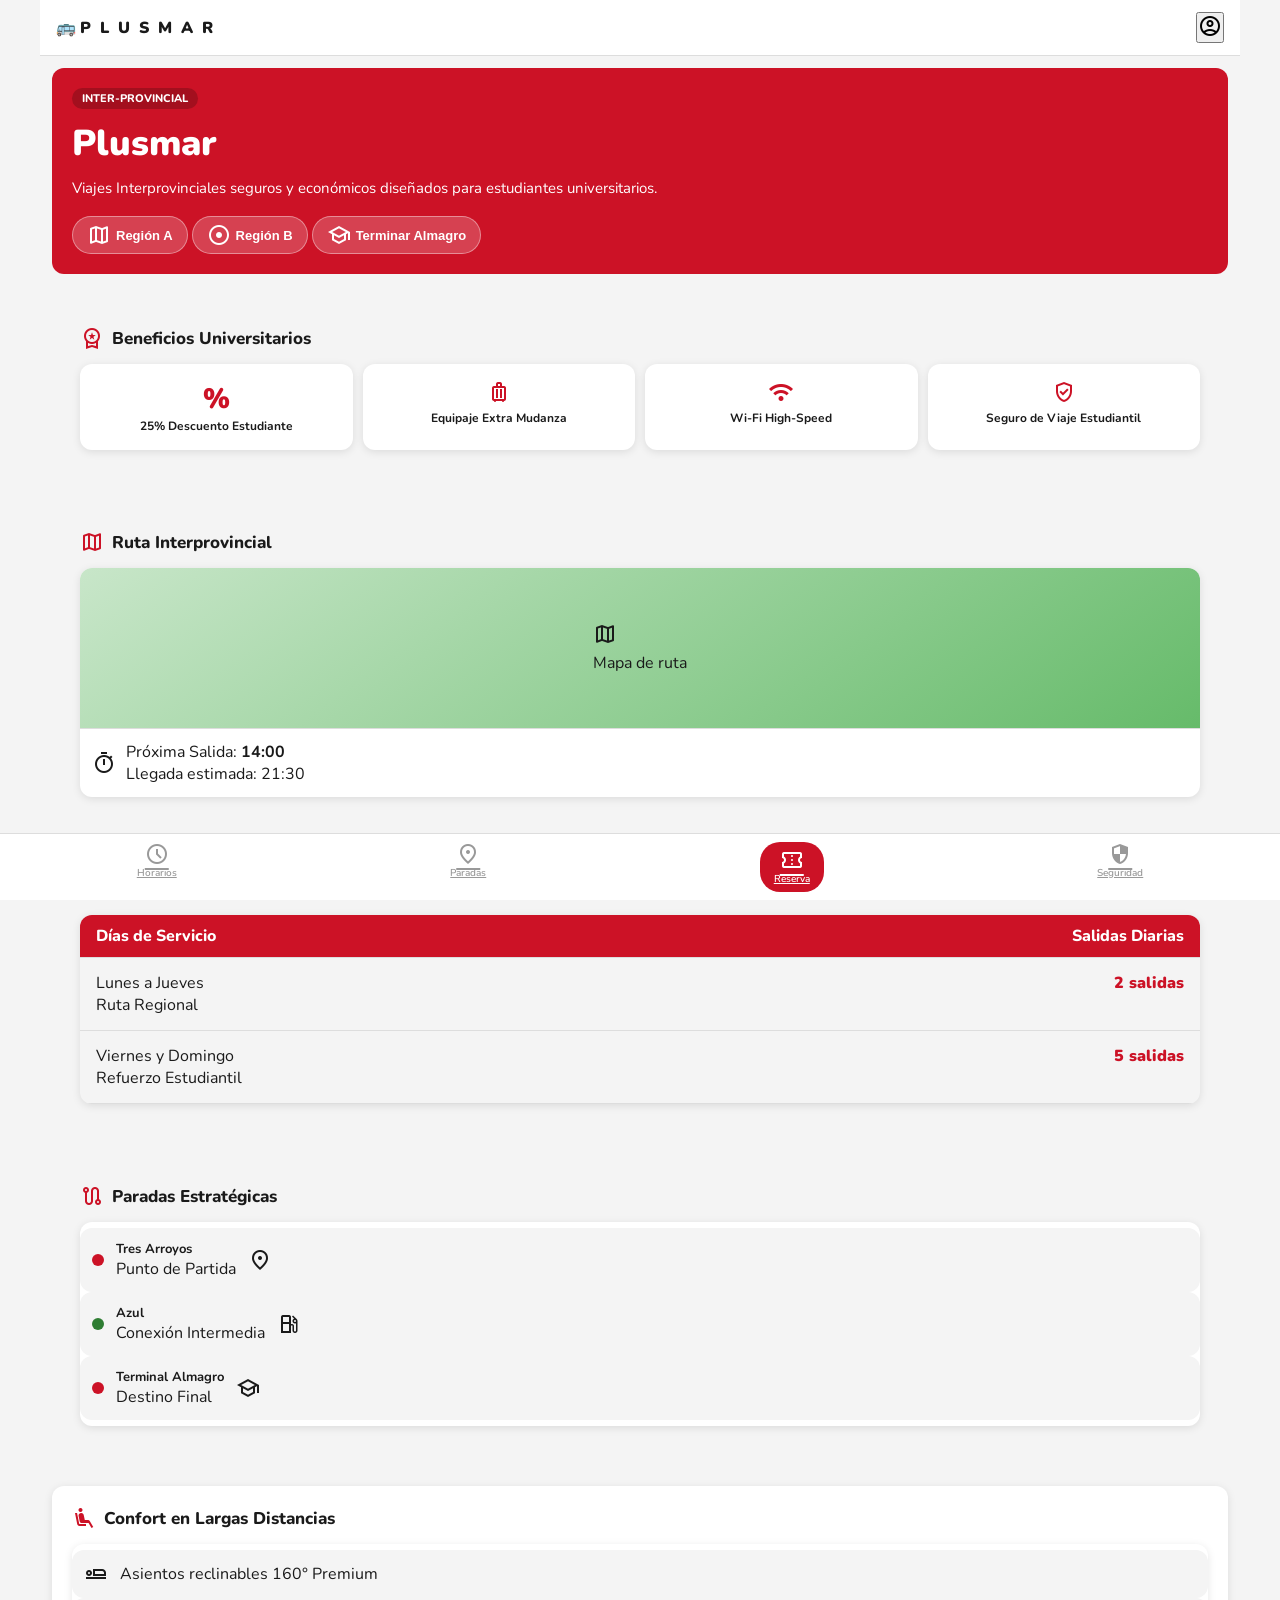
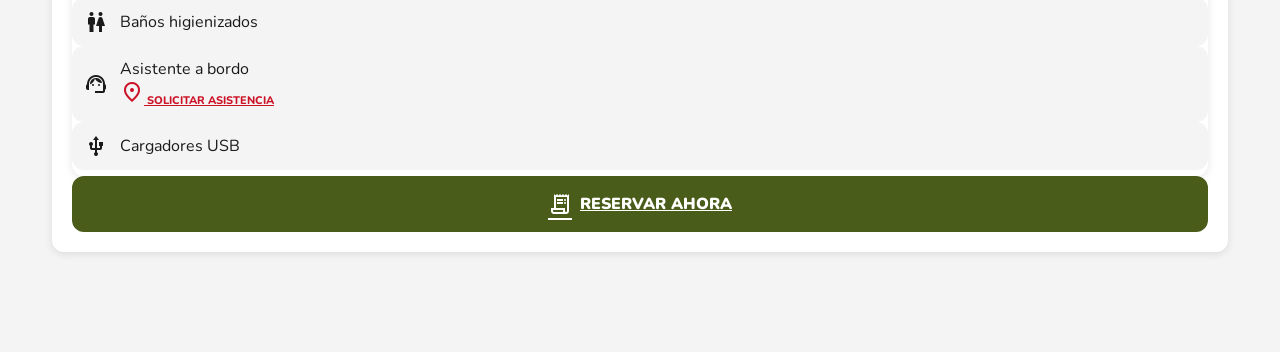
==== index.html @ d6cfb057 "cambio asd" ====
<!DOCTYPE html>
<html lang="es">
<head>
  <meta charset="UTF-8" />
  <meta name="viewport" content="width=device-width, initial-scale=1.0" />
  <title>Plusmar – Viajes Interprovinciales</title>
  <link rel="stylesheet" href="styles.css" />
  <link href="https://fonts.googleapis.com/css2?family=Material+Symbols+Outlined" rel="stylesheet" />
  <link href="https://fonts.googleapis.com/css2?family=Nunito:wght@400;600;700;800;900&display=swap" rel="stylesheet" />
</head>
<body>

  <!-- ===== HEADER ===== -->
  <header class="header">
    <div>
      <span class="logo-icon">🚌</span>
      <span class="logo-text">
        <span> P L U S M A R</span>
      </span>
    </div>
    <button class="profile-btn" aria-label="Perfil de usuario">
      <span class="material-symbols-outlined">account_circle</span>
    </button>
  </header>

  <!-- ===== CONTENIDO PRINCIPAL ===== -->
  <main>

    <!-- HERO -->
    <section class="hero-card">
      <span class="badge">INTER-PROVINCIAL</span>
      <h1 class="title">Plusmar</h1>
      <p class="text">
        Viajes Interprovinciales seguros y económicos diseñados para estudiantes universitarios.
      </p>
      <div class="routes">
        <button class="btn">
          <span class="material-symbols-outlined">map</span> Región A
        </button>
        <button class="btn">
          <span class="material-symbols-outlined">adjust</span> Región B
        </button>
        <button class="btn wide">
          <span class="material-symbols-outlined">school</span> Terminar Almagro
        </button>
      </div>
    </section>

    <!-- BENEFICIOS -->
    <section class="section">
      <h2 class="section__title">
        <span class="material-symbols-outlined">workspace_premium</span>
        Beneficios Universitarios
      </h2>
      <div class="grid">
        <div class="card">
          <span class="icon">%</span>
          <p class="label">25% Descuento Estudiante</p>
        </div>
        <div class="card">
          <span class="material-symbols-outlined icon">luggage</span>
          <p class="label">Equipaje Extra Mudanza</p>
        </div>
        <div class="card">
          <span class="material-symbols-outlined icon">wifi</span>
          <p class="label">Wi-Fi High-Speed</p>
        </div>
        <div class="card">
          <span class="material-symbols-outlined icon">verified_user</span>
          <p class="label">Seguro de Viaje Estudiantil</p>
        </div>
      </div>
    </section>

    <!-- MAPA -->
    <section class="section">
      <h2 class="section__title">
        <span class="material-symbols-outlined">map</span>
        Ruta Interprovincial
      </h2>
      <div class="map-card">
        <div class="map">
          <div class="placeholder">
            <span class="material-symbols-outlined">map</span>
            <p>Mapa de ruta</p>
          </div>
        </div>
        <div class="info">
          <span class="material-symbols-outlined">timer</span>
          <div>
            <p>Próxima Salida: <strong>14:00</strong></p>
            <p>Llegada estimada: 21:30</p>
          </div>
        </div>
      </div>
    </section>

    <!-- FRECUENCIAS -->
    <section class="section">
      <h2 class="section__title">
        <span class="material-symbols-outlined">calendar_month</span>
        Frecuencias Semanales
      </h2>
      <div class="table">
        <div class="header">
          <span>Días de Servicio</span>
          <span>Salidas Diarias</span>
        </div>
        <div class="row">
          <div>
            <p>Lunes a Jueves</p>
            <p class="sub">Ruta Regional</p>
          </div>
          <span class="count">2 salidas</span>
        </div>
        <div class="row">
          <div>
            <p>Viernes y Domingo</p>
            <p class="sub">Refuerzo Estudiantil</p>
          </div>
          <span class="count">5 salidas</span>
        </div>
      </div>
    </section>

    <!-- PARADAS -->
    <section class="section">
      <h2 class="section__title">
        <span class="material-symbols-outlined">route</span>
        Paradas Estratégicas
      </h2>
      <div class="list">
        <div class="item">
          <span class="dot red"></span>
          <div>
            <p class="name red">Tres Arroyos</p>
            <p class="sub">Punto de Partida</p>
          </div>
          <span class="material-symbols-outlined">location_on</span>
        </div>
        <div class="item">
          <span class="dot green"></span>
          <div>
            <p class="name">Azul</p>
            <p class="sub">Conexión Intermedia</p>
          </div>
          <span class="material-symbols-outlined">local_gas_station</span>
        </div>
        <div class="item">
          <span class="dot red"></span>
          <div>
            <p class="name red">Terminal Almagro</p>
            <p class="sub">Destino Final</p>
          </div>
          <span class="material-symbols-outlined">school</span>
        </div>
      </div>
    </section>

    <!-- CONFORT -->
    <section class="comfort">
      <h2 class="section__title">
        <span class="material-symbols-outlined">airline_seat_recline_extra</span>
        Confort en Largas Distancias
      </h2>
      <div class="list">
        <div class="item">
          <span class="material-symbols-outlined">airline_seat_flat</span>
          <p>Asientos reclinables 160° Premium</p>
        </div>
        <div class="item">
          <span class="material-symbols-outlined">wc</span>
          <p>Baños higienizados</p>
        </div>
        <div class="item">
          <span class="material-symbols-outlined">support_agent</span>
          <div>
            <p>Asistente a bordo</p>
            <a href="#" class="link">
              <span class="material-symbols-outlined">location_on</span>
              SOLICITAR ASISTENCIA
            </a>
          </div>
        </div>
        <div class="item">
          <span class="material-symbols-outlined">usb</span>
          <p>Cargadores USB</p>
        </div>
      </div>
      <a href="#" class="cta-btn">
        <span class="material-symbols-outlined">receipt_long</span>
        RESERVAR AHORA
      </a>
    </section>

  </main>

  <!-- NAV -->
  <nav class="bottom-nav">
    <a href="#" class="nav-item">
      <span class="material-symbols-outlined">schedule</span>
      <span>Horarios</span>
    </a>
    <a href="#" class="nav-item">
      <span class="material-symbols-outlined">location_on</span>
      <span>Paradas</span>
    </a>
    <a href="#" class="nav-item active">
      <span class="material-symbols-outlined">confirmation_number</span>
      <span>Reserva</span>
    </a>
    <a href="#" class="nav-item">
      <span class="material-symbols-outlined">security</span>
      <span>Seguridad</span>
    </a>
  </nav>

</body>
</html>
---- styles.css ----
:root {
  --color-main: #CC1226;
  --color-main-dark: #a30f1e;
  --color-accent: #4a5c1a;
  --color-bg: #f4f4f4;
  --color-white: #fff;
  --color-text: #1a1a1a;
  --color-sub: #666;

  --radius: 12px;
  --shadow: 0 2px 8px rgba(0,0,0,0.1);

  --font: 'Nunito', sans-serif;
}

* { box-sizing: border-box; margin: 0; padding: 0; }
html { font-size: 16px; scroll-behavior: smooth; }

body {
  font-family: var(--font);
  background: var(--color-bg);
  color: var(--color-text);
  margin: auto;
  min-height: 100vh;
  padding-bottom: 80px;
}

/* ===== HEADER ===== */
.header {
  display: flex; justify-content: space-between; align-items: center;
  padding: 12px 16px;
  background: var(--color-white);
  border-bottom: 1px solid #ddd;
  position: sticky; top: 0; z-index: 100;
}

.logo-text { font-weight: 900; letter-spacing: 2px; }

/* ===== HERO ===== */
.hero-card {
  background: var(--color-main);
  color: var(--color-white);
  padding: 20px;
  margin: 12px;
  border-radius: var(--radius);
}

.badge {
  display: inline-block;
  background: var(--color-main-dark);
  font-size: 11px; font-weight: 800;
  padding: 3px 10px;
  border-radius: 20px;
  margin-bottom: 10px;
}

.title { font-size: 28px; font-weight: 900; margin-bottom: 8px; }
.text { font-size: 13px; line-height: 1.6; margin-bottom: 16px; }

.btn {
  display: inline-flex; align-items: center; gap: 5px;
  background: rgba(255,255,255,0.2);
  border: 1px solid rgba(255,255,255,0.4);
  padding: 6px 14px;
  border-radius: 20px;
  font-size: 13px; font-weight: 700;
  color: var(--color-white);
  transition: 0.2s;
}
.btn:hover { background: rgba(255,255,255,0.3); }

/* ===== SECCIONES ===== */
.section { padding: 20px 12px; }
.section__title {
  display: flex; align-items: center; gap: 8px;
  font-size: 17px; font-weight: 800;
  margin-bottom: 14px;
  color: var(--color-text);
}
.section__title .material-symbols-outlined { color: var(--color-main); }

/* ===== BENEFICIOS ===== */
.grid {
  display: grid; grid-template-columns: 1fr 1fr; gap: 10px;
}
.card {
  background: var(--color-white);
  border-radius: var(--radius);
  padding: 16px 12px;
  text-align: center;
  box-shadow: var(--shadow);
}
.icon { font-size: 28px; font-weight: 900; color: var(--color-main); }
.label { font-size: 12px; font-weight: 700; }

/* ===== MAPA ===== */
.map-card {
  border-radius: var(--radius);
  overflow: hidden;
  box-shadow: var(--shadow);
  background: var(--color-white);
}
.map {
  height: 160px;
  background: linear-gradient(145deg,#c8e6c9,#66bb6a);
  display: flex; align-items: center; justify-content: center;
}
.info {
  display: flex; align-items: center; gap: 10px;
  padding: 12px; border-top: 1px solid #ddd;
}

/* ===== FRECUENCIAS ===== */
.table {
  border-radius: var(--radius);
  overflow: hidden;
  box-shadow: var(--shadow);
}
.table .header {
  display: flex; justify-content: space-between;
  background: var(--color-main); color: var(--color-white);
  padding: 10px 16px; font-weight: 800;
}
.row {
  display: flex; justify-content: space-between;
  padding: 14px 16px;
  border-bottom: 1px solid #ddd;
}
.count { font-weight: 900; color: var(--color-main); }

/* ===== PARADAS ===== */
.list {
  background: var(--color-white);
  border-radius: var(--radius);
  box-shadow: var(--shadow);
  padding: 6px 0;
}
.item {
  display: flex; align-items: center; gap: 12px;
  padding: 14px;
}
.dot { width: 12px; height: 12px; border-radius: 50%; }
.dot.red { background: var(--color-main); }
.dot.green { background: #2e7d32; }
.name { font-size: 13px; font-weight: 700; }

/* ===== CONFORT ===== */
.comfort {
  background: var(--color-white);
  margin: 20px 12px;
  border-radius: var(--radius);
  padding: 20px;
  box-shadow: var(--shadow);
}
.item {
  display: flex; align-items: center; gap: 12px;
  background: var(--color-bg);
  border-radius: var(--radius);
  padding: 12px;
}
.link { font-size: 11px; font-weight: 800; color: var(--color-main); }

/* ===== BOTÓN CTA ===== */
.cta-btn {
  display: flex; align-items: center; justify-content: center; gap: 8px;
  width: 100%;
  background: var(--color-accent);
  color: var(--color-white);
  font-size: 16px; font-weight: 900;
  padding: 16px;
  border-radius: var(--radius);
  transition: 0.2s;
}
.cta-btn:hover { background: #374413; }

/* ===== NAV INFERIOR ===== */
.bottom-nav {
  position: fixed; bottom: 0; left: 0;
  width: 100%;
  display: flex; justify-content: space-around;
  background: var(--color-white);
  border-top: 1px solid #ddd;
  padding: 8px 0;
}
.nav-item {
  display: flex; flex-direction: column; align-items: center;
  font-size: 10px; font-weight: 600;
  color: #999;
}
.nav-item:hover { color: var(--color-main); }
.nav-item.active {
  background: var(--color-main);
  border-radius: 20px;
  padding: 6px 14px;
  color: var(--color-white);
}

/* ===== RESPONSIVE ===== */
@media (min-width: 600px) {
  body { max-width: 90%; }
  .grid { grid-template-columns: repeat(3, 1fr); }
  .title { font-size: 32px; }
  .text { font-size: 15px; }
}

@media (min-width: 1024px) {
  body { max-width: 1200px; }
  .grid { grid-template-columns: repeat(4, 1fr); }
  .hero-card { display: flex; flex-direction: column; align-items: flex-start; }
  .section { padding: 40px; }
  .title { font-size: 36px; }
}
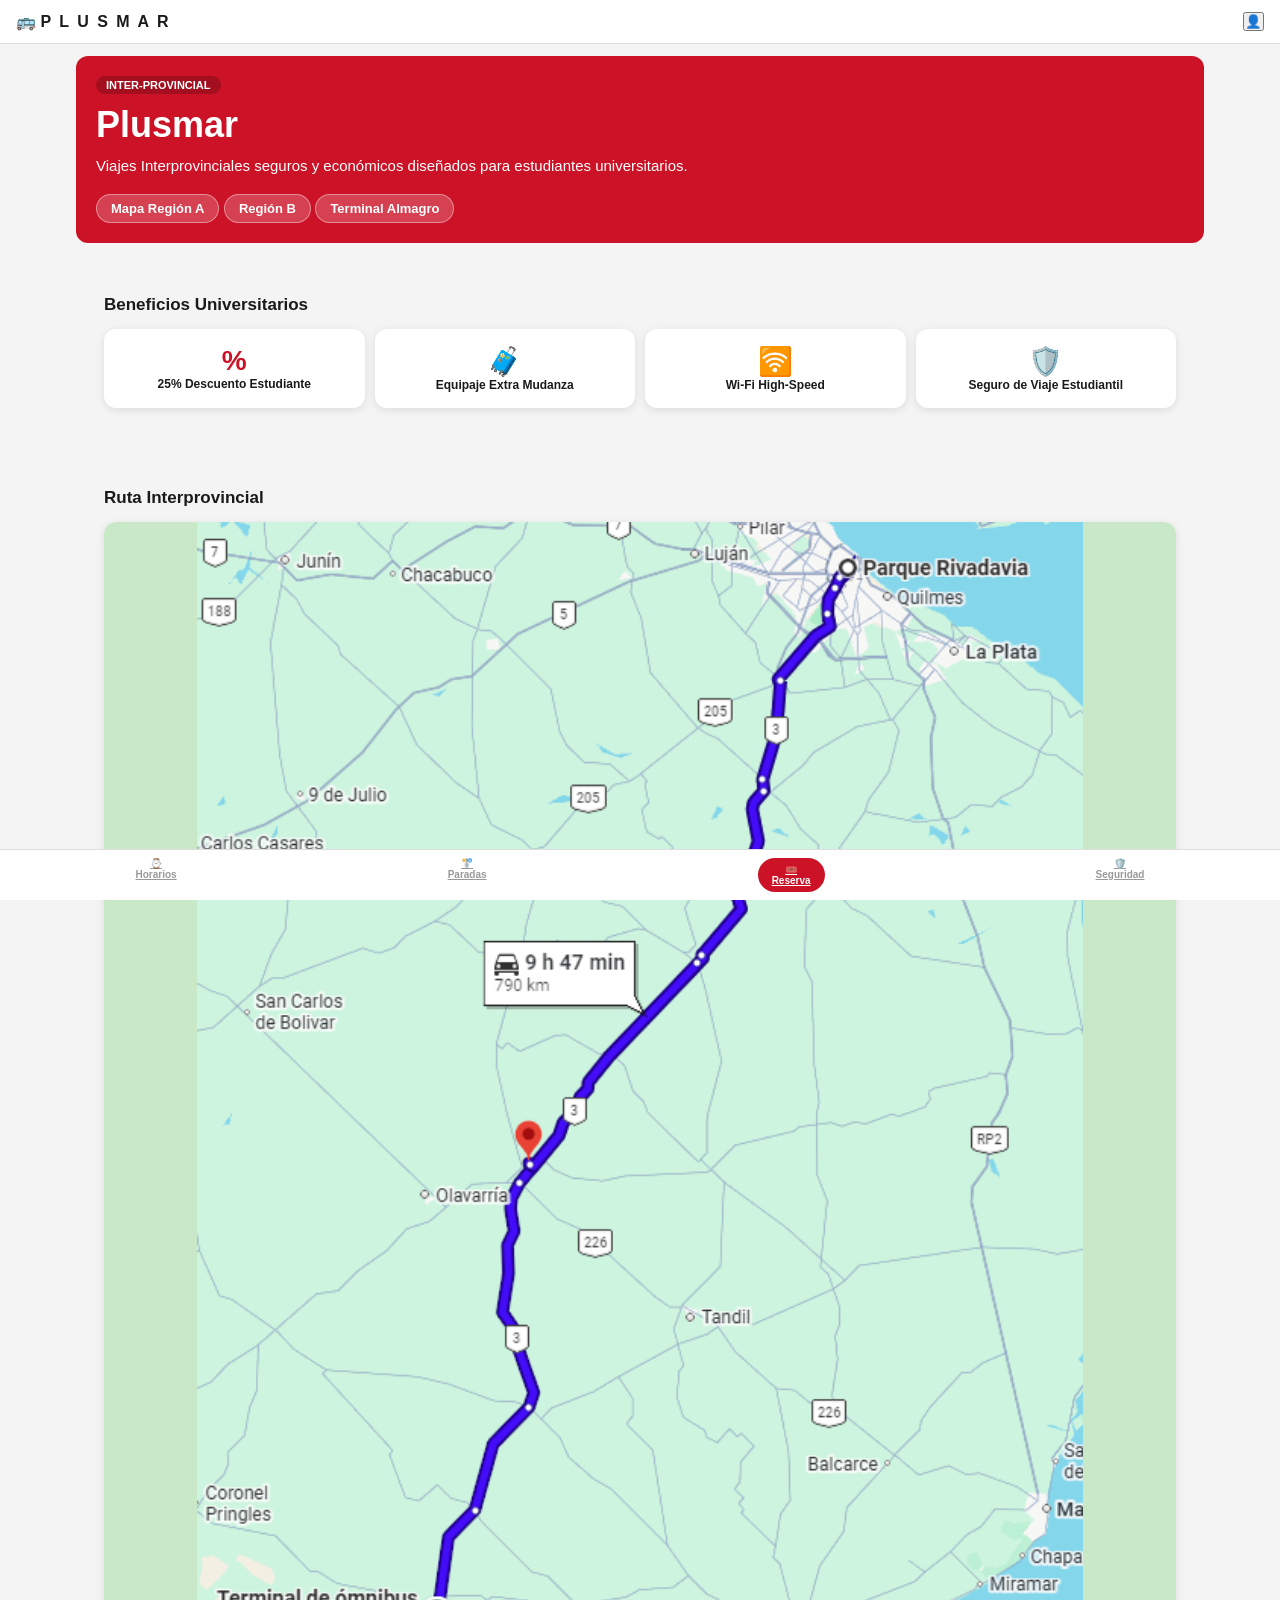
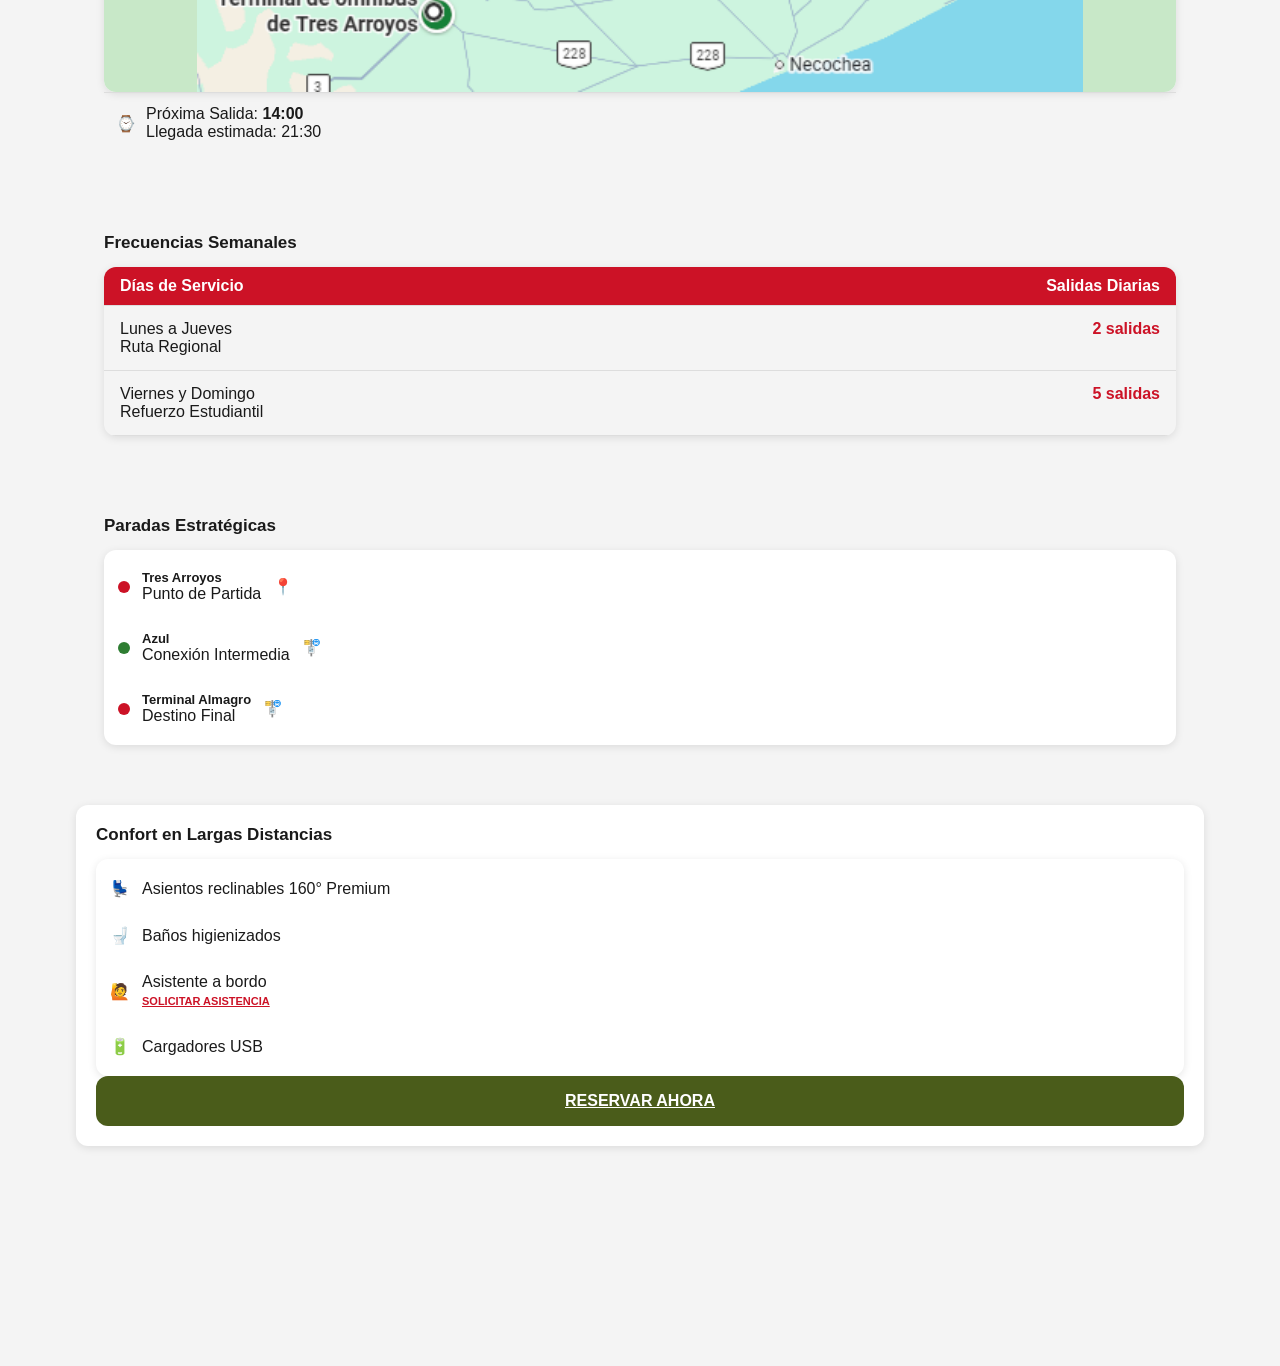
==== commit e3513ecc: "arreglito asdasdasd" ====
--- a/index.html
+++ b/index.html
@@ -1,3 +1,4 @@
+
 <!DOCTYPE html>
 <html lang="es">
 <head>
@@ -5,11 +6,9 @@
   <meta name="viewport" content="width=device-width, initial-scale=1.0" />
   <title>Plusmar – Viajes Interprovinciales</title>
   <link rel="stylesheet" href="styles.css" />
-  <link href="https://fonts.googleapis.com/css2?family=Material+Symbols+Outlined" rel="stylesheet" />
-  <link href="https://fonts.googleapis.com/css2?family=Nunito:wght@400;600;700;800;900&display=swap" rel="stylesheet" />
 </head>
 <body>
-
+ 
   <!-- ===== HEADER ===== -->
   <header class="header">
     <div>
@@ -19,13 +18,13 @@
       </span>
     </div>
     <button class="profile-btn" aria-label="Perfil de usuario">
-      <span class="material-symbols-outlined">account_circle</span>
+       👤 
     </button>
   </header>
-
+ 
   <!-- ===== CONTENIDO PRINCIPAL ===== -->
   <main>
-
+ 
     <!-- HERO -->
     <section class="hero-card">
       <span class="badge">INTER-PROVINCIAL</span>
@@ -34,59 +33,45 @@
         Viajes Interprovinciales seguros y económicos diseñados para estudiantes universitarios.
       </p>
       <div class="routes">
-        <button class="btn">
-          <span class="material-symbols-outlined">map</span> Región A
-        </button>
-        <button class="btn">
-          <span class="material-symbols-outlined">adjust</span> Región B
-        </button>
-        <button class="btn wide">
-          <span class="material-symbols-outlined">school</span> Terminar Almagro
-        </button>
+        <button class="btn">Mapa Región A</button>
+        <button class="btn">Región B</button>
+        <button class="btn wide">Terminal Almagro</button>
       </div>
     </section>
-
+ 
     <!-- BENEFICIOS -->
     <section class="section">
-      <h2 class="section__title">
-        <span class="material-symbols-outlined">workspace_premium</span>
-        Beneficios Universitarios
-      </h2>
+      <h2 class="section__title">Beneficios Universitarios</h2>
       <div class="grid">
         <div class="card">
           <span class="icon">%</span>
           <p class="label">25% Descuento Estudiante</p>
         </div>
         <div class="card">
-          <span class="material-symbols-outlined icon">luggage</span>
+          <span class="icon">🧳</span>
           <p class="label">Equipaje Extra Mudanza</p>
         </div>
         <div class="card">
-          <span class="material-symbols-outlined icon">wifi</span>
+          <span class="icon">🛜</span>
           <p class="label">Wi-Fi High-Speed</p>
         </div>
         <div class="card">
-          <span class="material-symbols-outlined icon">verified_user</span>
+          <span class="icon">🛡️</span>
           <p class="label">Seguro de Viaje Estudiantil</p>
         </div>
       </div>
     </section>
-
+ 
     <!-- MAPA -->
     <section class="section">
-      <h2 class="section__title">
-        <span class="material-symbols-outlined">map</span>
-        Ruta Interprovincial
-      </h2>
+      <h2 class="section__title">Ruta Interprovincial</h2>
       <div class="map-card">
         <div class="map">
-          <div class="placeholder">
-            <span class="material-symbols-outlined">map</span>
-            <p>Mapa de ruta</p>
+          <img src="image.png" alt="Mapa de ruta Plusmar">
           </div>
         </div>
         <div class="info">
-          <span class="material-symbols-outlined">timer</span>
+          <span>⌚</span>
           <div>
             <p>Próxima Salida: <strong>14:00</strong></p>
             <p>Llegada estimada: 21:30</p>
@@ -94,13 +79,10 @@
         </div>
       </div>
     </section>
-
+ 
     <!-- FRECUENCIAS -->
     <section class="section">
-      <h2 class="section__title">
-        <span class="material-symbols-outlined">calendar_month</span>
-        Frecuencias Semanales
-      </h2>
+      <h2 class="section__title">Frecuencias Semanales</h2>
       <div class="table">
         <div class="header">
           <span>Días de Servicio</span>
@@ -122,13 +104,10 @@
         </div>
       </div>
     </section>
-
+ 
     <!-- PARADAS -->
     <section class="section">
-      <h2 class="section__title">
-        <span class="material-symbols-outlined">route</span>
-        Paradas Estratégicas
-      </h2>
+      <h2 class="section__title">Paradas Estratégicas</h2>
       <div class="list">
         <div class="item">
           <span class="dot red"></span>
@@ -136,7 +115,7 @@
             <p class="name red">Tres Arroyos</p>
             <p class="sub">Punto de Partida</p>
           </div>
-          <span class="material-symbols-outlined">location_on</span>
+          <span>📍</span>
         </div>
         <div class="item">
           <span class="dot green"></span>
@@ -144,7 +123,7 @@
             <p class="name">Azul</p>
             <p class="sub">Conexión Intermedia</p>
           </div>
-          <span class="material-symbols-outlined">local_gas_station</span>
+          <span>🚏</span>
         </div>
         <div class="item">
           <span class="dot red"></span>
@@ -152,68 +131,60 @@
             <p class="name red">Terminal Almagro</p>
             <p class="sub">Destino Final</p>
           </div>
-          <span class="material-symbols-outlined">school</span>
+          <span>🚏</span>
         </div>
       </div>
     </section>
-
+ 
     <!-- CONFORT -->
     <section class="comfort">
-      <h2 class="section__title">
-        <span class="material-symbols-outlined">airline_seat_recline_extra</span>
-        Confort en Largas Distancias
-      </h2>
+      <h2 class="section__title">Confort en Largas Distancias</h2>
       <div class="list">
         <div class="item">
-          <span class="material-symbols-outlined">airline_seat_flat</span>
+          <span>💺</span>
           <p>Asientos reclinables 160° Premium</p>
         </div>
         <div class="item">
-          <span class="material-symbols-outlined">wc</span>
+          <span>🚽</span>
           <p>Baños higienizados</p>
         </div>
         <div class="item">
-          <span class="material-symbols-outlined">support_agent</span>
+          <span>🙋</span>
           <div>
             <p>Asistente a bordo</p>
-            <a href="#" class="link">
-              <span class="material-symbols-outlined">location_on</span>
-              SOLICITAR ASISTENCIA
-            </a>
+            <a href="#" class="link">SOLICITAR ASISTENCIA</a>
           </div>
         </div>
         <div class="item">
-          <span class="material-symbols-outlined">usb</span>
+          <span>🔋</span>
           <p>Cargadores USB</p>
         </div>
       </div>
-      <a href="#" class="cta-btn">
-        <span class="material-symbols-outlined">receipt_long</span>
-        RESERVAR AHORA
-      </a>
+      <a href="#" class="cta-btn">RESERVAR AHORA</a>
     </section>
-
+ 
   </main>
-
+ 
   <!-- NAV -->
   <nav class="bottom-nav">
     <a href="#" class="nav-item">
-      <span class="material-symbols-outlined">schedule</span>
+      <span>⌚</span>
       <span>Horarios</span>
     </a>
     <a href="#" class="nav-item">
-      <span class="material-symbols-outlined">location_on</span>
+      <span>🚏</span>
       <span>Paradas</span>
     </a>
     <a href="#" class="nav-item active">
-      <span class="material-symbols-outlined">confirmation_number</span>
+      <span>🎟️</span>
       <span>Reserva</span>
     </a>
     <a href="#" class="nav-item">
-      <span class="material-symbols-outlined">security</span>
+      <span>🛡️</span>
       <span>Seguridad</span>
     </a>
   </nav>
-
+ 
 </body>
 </html>
+ 
--- a/styles.css
+++ b/styles.css
@@ -6,36 +6,41 @@
   --color-white: #fff;
   --color-text: #1a1a1a;
   --color-sub: #666;
-
+ 
   --radius: 12px;
   --shadow: 0 2px 8px rgba(0,0,0,0.1);
-
-  --font: 'Nunito', sans-serif;
-}
-
+ 
+  --font: -apple-system, BlinkMacSystemFont, 'Segoe UI', Roboto, Arial, sans-serif;
+}
+ 
 * { box-sizing: border-box; margin: 0; padding: 0; }
 html { font-size: 16px; scroll-behavior: smooth; }
-
+ 
 body {
   font-family: var(--font);
   background: var(--color-bg);
   color: var(--color-text);
+  min-height: 100vh;
+  padding-bottom: 180px;
+}
+ 
+main {
+  max-width: 1200px;
   margin: auto;
-  min-height: 100vh;
-  padding-bottom: 80px;
-}
-
+}
+ 
 /* ===== HEADER ===== */
 .header {
+  width: 100%;
   display: flex; justify-content: space-between; align-items: center;
   padding: 12px 16px;
   background: var(--color-white);
   border-bottom: 1px solid #ddd;
   position: sticky; top: 0; z-index: 100;
 }
-
+ 
 .logo-text { font-weight: 900; letter-spacing: 2px; }
-
+ 
 /* ===== HERO ===== */
 .hero-card {
   background: var(--color-main);
@@ -44,7 +49,7 @@
   margin: 12px;
   border-radius: var(--radius);
 }
-
+ 
 .badge {
   display: inline-block;
   background: var(--color-main-dark);
@@ -53,10 +58,10 @@
   border-radius: 20px;
   margin-bottom: 10px;
 }
-
+ 
 .title { font-size: 28px; font-weight: 900; margin-bottom: 8px; }
 .text { font-size: 13px; line-height: 1.6; margin-bottom: 16px; }
-
+ 
 .btn {
   display: inline-flex; align-items: center; gap: 5px;
   background: rgba(255,255,255,0.2);
@@ -68,7 +73,7 @@
   transition: 0.2s;
 }
 .btn:hover { background: rgba(255,255,255,0.3); }
-
+ 
 /* ===== SECCIONES ===== */
 .section { padding: 20px 12px; }
 .section__title {
@@ -77,8 +82,7 @@
   margin-bottom: 14px;
   color: var(--color-text);
 }
-.section__title .material-symbols-outlined { color: var(--color-main); }
-
+ 
 /* ===== BENEFICIOS ===== */
 .grid {
   display: grid; grid-template-columns: 1fr 1fr; gap: 10px;
@@ -92,7 +96,7 @@
 }
 .icon { font-size: 28px; font-weight: 900; color: var(--color-main); }
 .label { font-size: 12px; font-weight: 700; }
-
+ 
 /* ===== MAPA ===== */
 .map-card {
   border-radius: var(--radius);
@@ -101,15 +105,21 @@
   background: var(--color-white);
 }
 .map {
-  height: 160px;
-  background: linear-gradient(145deg,#c8e6c9,#66bb6a);
+  height: 1170px;
+  background: #c8e8c8;
   display: flex; align-items: center; justify-content: center;
+}
+.map img {
+  width: 100%;
+  height: 100%;
+  object-fit: contain;
+  background: #c8e8c8;
 }
 .info {
   display: flex; align-items: center; gap: 10px;
   padding: 12px; border-top: 1px solid #ddd;
 }
-
+ 
 /* ===== FRECUENCIAS ===== */
 .table {
   border-radius: var(--radius);
@@ -127,7 +137,7 @@
   border-bottom: 1px solid #ddd;
 }
 .count { font-weight: 900; color: var(--color-main); }
-
+ 
 /* ===== PARADAS ===== */
 .list {
   background: var(--color-white);
@@ -143,23 +153,17 @@
 .dot.red { background: var(--color-main); }
 .dot.green { background: #2e7d32; }
 .name { font-size: 13px; font-weight: 700; }
-
+ 
 /* ===== CONFORT ===== */
 .comfort {
   background: var(--color-white);
-  margin: 20px 12px;
+  margin: 20px 12px 40px;
   border-radius: var(--radius);
   padding: 20px;
   box-shadow: var(--shadow);
 }
-.item {
-  display: flex; align-items: center; gap: 12px;
-  background: var(--color-bg);
-  border-radius: var(--radius);
-  padding: 12px;
-}
 .link { font-size: 11px; font-weight: 800; color: var(--color-main); }
-
+ 
 /* ===== BOTÓN CTA ===== */
 .cta-btn {
   display: flex; align-items: center; justify-content: center; gap: 8px;
@@ -172,7 +176,7 @@
   transition: 0.2s;
 }
 .cta-btn:hover { background: #374413; }
-
+ 
 /* ===== NAV INFERIOR ===== */
 .bottom-nav {
   position: fixed; bottom: 0; left: 0;
@@ -194,19 +198,19 @@
   padding: 6px 14px;
   color: var(--color-white);
 }
-
+ 
 /* ===== RESPONSIVE ===== */
 @media (min-width: 600px) {
-  body { max-width: 90%; }
+  main { max-width: 90%; }
   .grid { grid-template-columns: repeat(3, 1fr); }
   .title { font-size: 32px; }
   .text { font-size: 15px; }
 }
-
+ 
 @media (min-width: 1024px) {
-  body { max-width: 1200px; }
   .grid { grid-template-columns: repeat(4, 1fr); }
   .hero-card { display: flex; flex-direction: column; align-items: flex-start; }
   .section { padding: 40px; }
   .title { font-size: 36px; }
 }
+ 
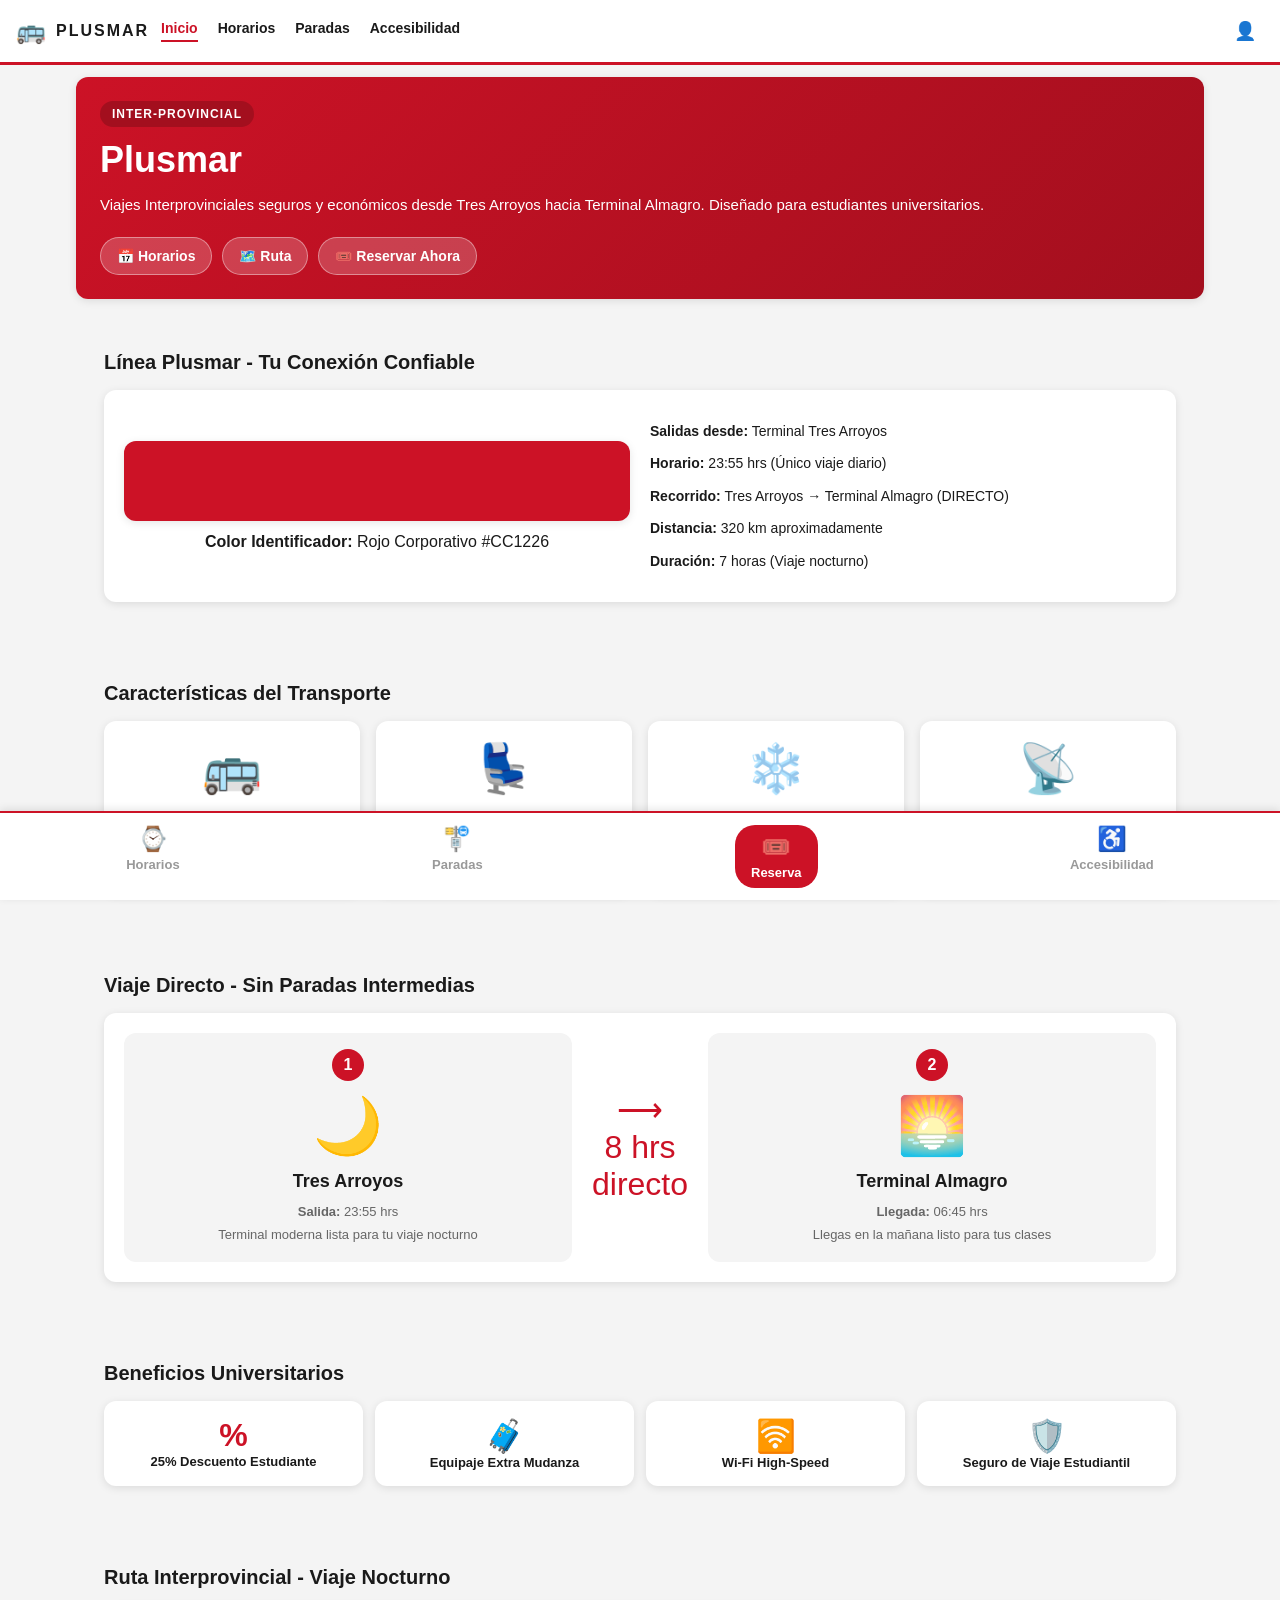
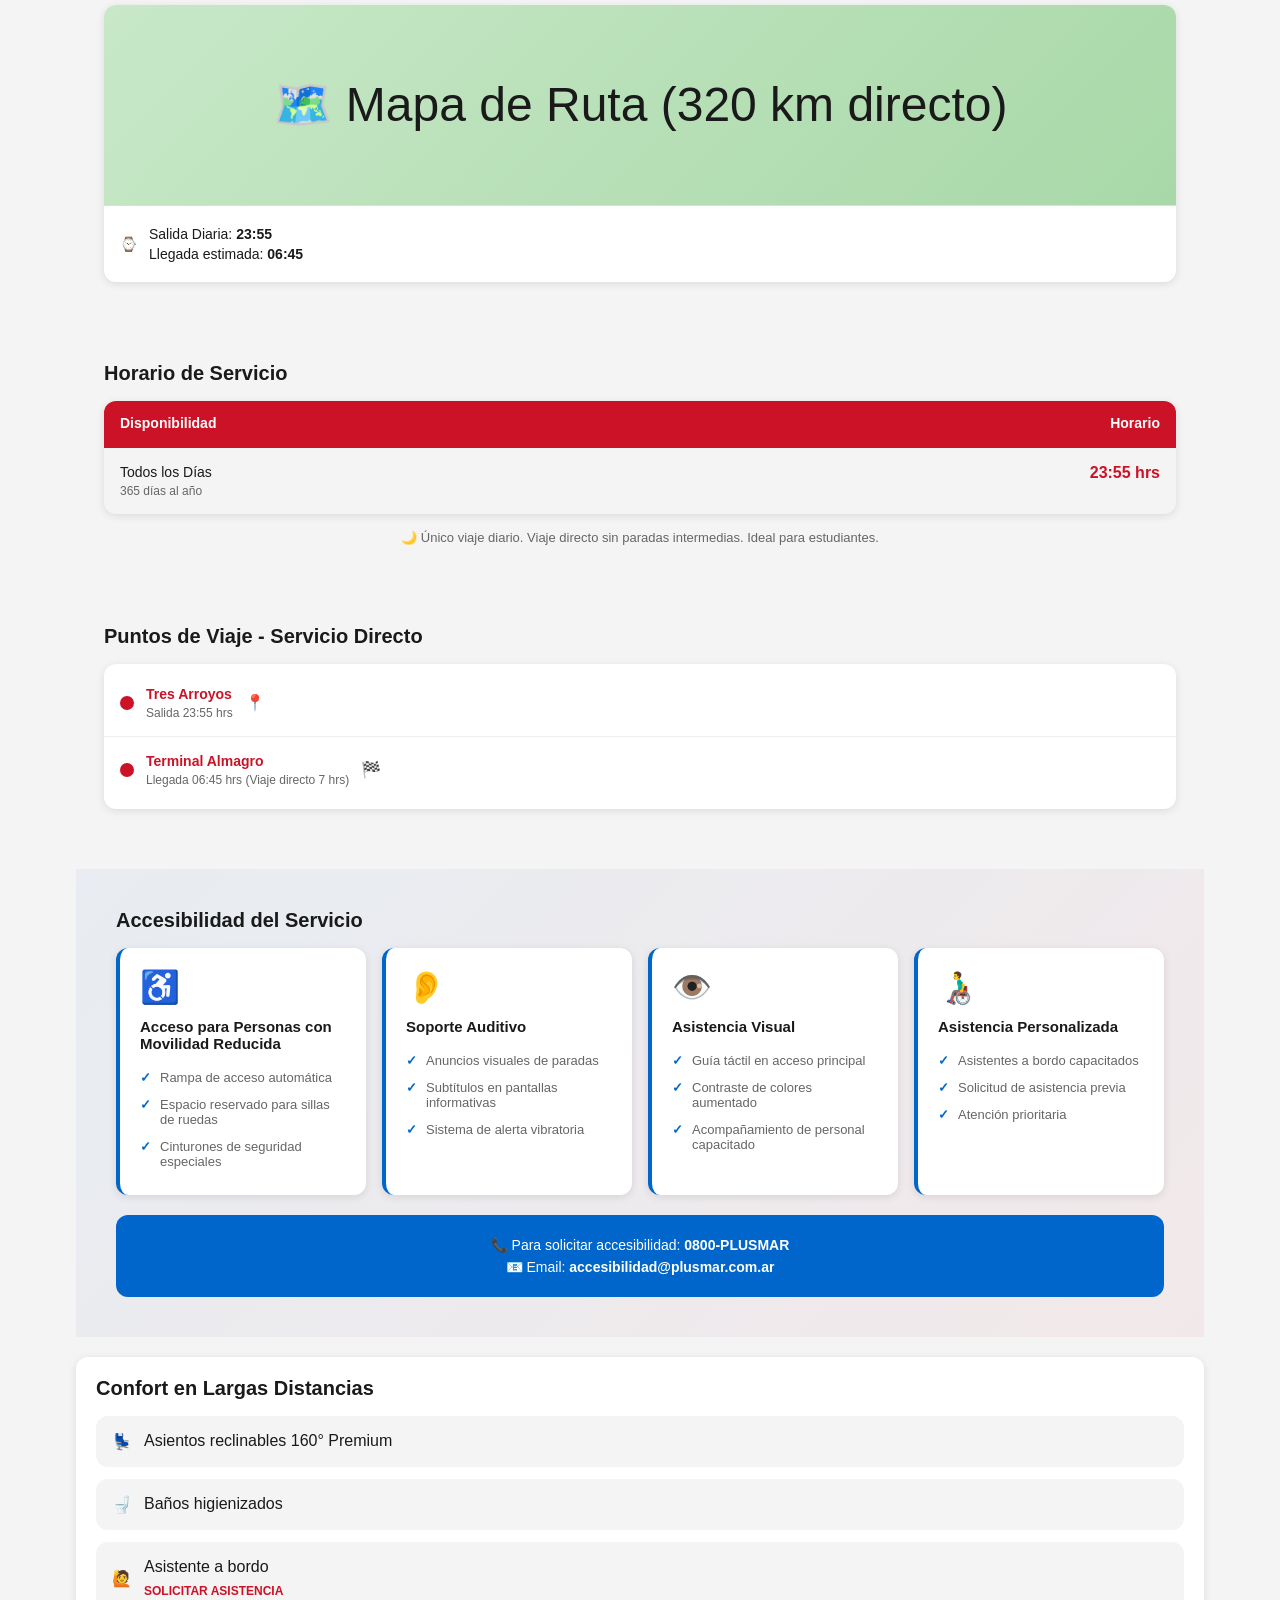
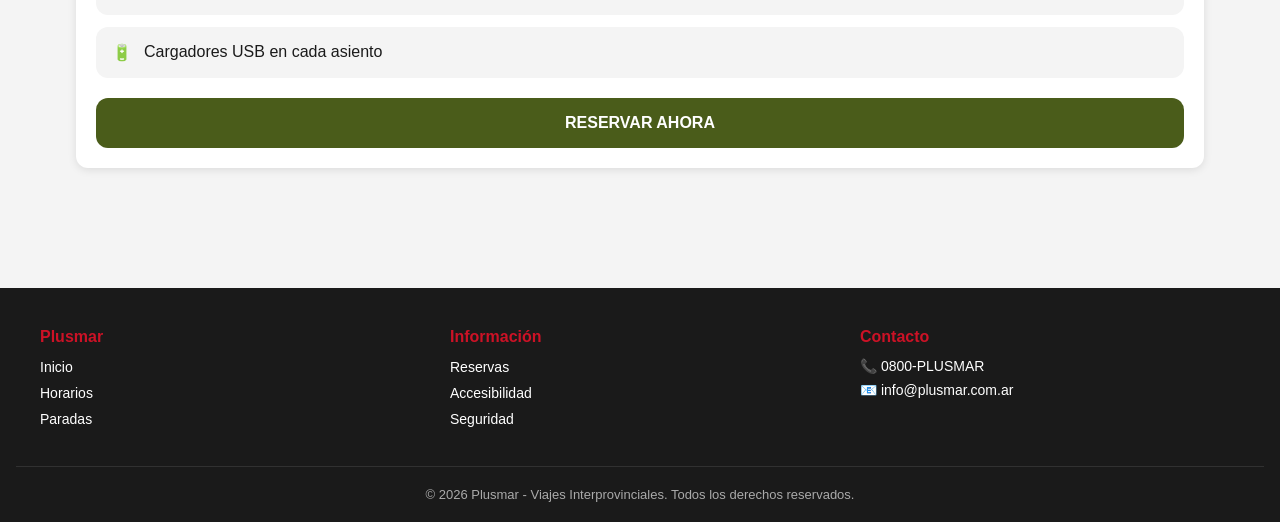
==== commit c6aa0cf1: "actualizacion y mejora de pagina pedida por la profe se agrego que funcionen todos los enlaces" ====
--- a/index.html
+++ b/index.html
@@ -4,44 +4,114 @@
 <head>
   <meta charset="UTF-8" />
   <meta name="viewport" content="width=device-width, initial-scale=1.0" />
+  <meta name="description" content="Plusmar - Viajes Interprovinciales seguros y económicos para estudiantes">
   <title>Plusmar – Viajes Interprovinciales</title>
   <link rel="stylesheet" href="styles.css" />
 </head>
 <body>
  
-  <!-- ===== HEADER ===== -->
-  <header class="header">
-    <div>
+  <!-- ===== HEADER MEJORADO ===== -->
+  <header class="header" role="banner">
+    <div class="header__logo">
       <span class="logo-icon">🚌</span>
-      <span class="logo-text">
-        <span> P L U S M A R</span>
-      </span>
+      <span class="logo-text">PLUSMAR</span>
     </div>
-    <button class="profile-btn" aria-label="Perfil de usuario">
-       👤 
-    </button>
+    <nav class="header__nav" role="navigation" aria-label="Navegación principal">
+      <a href="index.html" class="header__nav-link active">Inicio</a>
+      <a href="horarios.html" class="header__nav-link">Horarios</a>
+      <a href="paradas.html" class="header__nav-link">Paradas</a>
+      <a href="accesibilidad.html" class="header__nav-link">Accesibilidad</a>
+    </nav>
+    <button class="profile-btn" aria-label="Perfil de usuario">👤</button>
   </header>
  
   <!-- ===== CONTENIDO PRINCIPAL ===== -->
-  <main>
+  <main role="main">
  
     <!-- HERO -->
-    <section class="hero-card">
+    <section class="hero-card" aria-label="Presentación de Plusmar">
       <span class="badge">INTER-PROVINCIAL</span>
       <h1 class="title">Plusmar</h1>
       <p class="text">
-        Viajes Interprovinciales seguros y económicos diseñados para estudiantes universitarios.
+        Viajes Interprovinciales seguros y económicos desde Tres Arroyos hacia Terminal Almagro. Diseñado para estudiantes universitarios.
       </p>
       <div class="routes">
-        <button class="btn">Mapa Región A</button>
-        <button class="btn">Región B</button>
-        <button class="btn wide">Terminal Almagro</button>
+        <a href="horarios.html" class="btn">📅 Horarios</a>
+        <a href="paradas.html" class="btn">🗺️ Ruta</a>
+        <a href="reserva.html" class="btn wide">🎟️ Reservar Ahora</a>
+      </div>
+    </section>
+
+    <!-- IDENTIDAD VISUAL DE LA LÍNEA -->
+    <section class="section" aria-labelledby="linea-title">
+      <h2 class="section__title" id="linea-title">Línea Plusmar - Tu Conexión Confiable</h2>
+      <div class="brand-card">
+        <div class="brand-color">
+          <div class="color-display" style="background: #CC1226;"></div>
+          <p><strong>Color Identificador:</strong> Rojo Corporativo #CC1226</p>
+        </div>
+        <div class="brand-info">
+          <p><strong>Salidas desde:</strong> Terminal Tres Arroyos</p>
+          <p><strong>Horario:</strong> 23:55 hrs (Único viaje diario)</p>
+          <p><strong>Recorrido:</strong> Tres Arroyos → Terminal Almagro (DIRECTO)</p>
+          <p><strong>Distancia:</strong> 320 km aproximadamente</p>
+          <p><strong>Duración:</strong> 7 horas (Viaje nocturno)</p>
+        </div>
+      </div>
+    </section>
+
+    <!-- IMÁGENES CARACTERÍSTICAS DEL TRANSPORTE -->
+    <section class="section" aria-labelledby="transporte-title">
+      <h2 class="section__title" id="transporte-title">Características del Transporte</h2>
+      <div class="gallery">
+        <div class="gallery-item">
+          <div class="image-placeholder">🚌</div>
+          <h3>Buses Premium</h3>
+          <p>Flota moderna y bien mantenida con tecnología de última generación</p>
+        </div>
+        <div class="gallery-item">
+          <div class="image-placeholder">💺</div>
+          <h3>Asientos Reclinables</h3>
+          <p>Reclinación de 160° para mayor comodidad en viajes largos</p>
+        </div>
+        <div class="gallery-item">
+          <div class="image-placeholder">❄️</div>
+          <h3>Aire Acondicionado</h3>
+          <p>Climatización automática independiente por sectores</p>
+        </div>
+        <div class="gallery-item">
+          <div class="image-placeholder">📡</div>
+          <h3>Wi-Fi High-Speed</h3>
+          <p>Conexión a internet de alta velocidad durante todo el viaje</p>
+        </div>
+      </div>
+    </section>
+
+    <!-- PUNTOS DEL RECORRIDO CON IMÁGENES -->
+    <section class="section" aria-labelledby="recorrido-title">
+      <h2 class="section__title" id="recorrido-title">Viaje Directo - Sin Paradas Intermedias</h2>
+      <div class="journey-card">
+        <div class="journey-stop">
+          <div class="stop-number">1</div>
+          <div class="image-placeholder-large">🌙</div>
+          <h3>Tres Arroyos</h3>
+          <p><strong>Salida:</strong> 23:55 hrs</p>
+          <p>Terminal moderna lista para tu viaje nocturno</p>
+        </div>
+        <div class="journey-arrow">⟶<br/>8 hrs<br/>directo</div>
+        <div class="journey-stop">
+          <div class="stop-number">2</div>
+          <div class="image-placeholder-large">🌅</div>
+          <h3>Terminal Almagro</h3>
+          <p><strong>Llegada:</strong> 06:45 hrs</p>
+          <p>Llegas en la mañana listo para tus clases</p>
+        </div>
       </div>
     </section>
  
     <!-- BENEFICIOS -->
-    <section class="section">
-      <h2 class="section__title">Beneficios Universitarios</h2>
+    <section class="section" aria-labelledby="beneficios-title">
+      <h2 class="section__title" id="beneficios-title">Beneficios Universitarios</h2>
       <div class="grid">
         <div class="card">
           <span class="icon">%</span>
@@ -63,82 +133,116 @@
     </section>
  
     <!-- MAPA -->
-    <section class="section">
-      <h2 class="section__title">Ruta Interprovincial</h2>
+    <section class="section" aria-labelledby="mapa-title">
+      <h2 class="section__title" id="mapa-title">Ruta Interprovincial - Viaje Nocturno</h2>
       <div class="map-card">
         <div class="map">
-          <img src="image.png" alt="Mapa de ruta Plusmar">
-          </div>
+          <div class="map-placeholder">🗺️ Mapa de Ruta (320 km directo)</div>
         </div>
         <div class="info">
           <span>⌚</span>
           <div>
-            <p>Próxima Salida: <strong>14:00</strong></p>
-            <p>Llegada estimada: 21:30</p>
+            <p>Salida Diaria: <strong>23:55</strong></p>
+            <p>Llegada estimada: <strong>06:45</strong></p>
           </div>
         </div>
       </div>
     </section>
  
     <!-- FRECUENCIAS -->
-    <section class="section">
-      <h2 class="section__title">Frecuencias Semanales</h2>
+    <section class="section" aria-labelledby="frecuencias-title">
+      <h2 class="section__title" id="frecuencias-title">Horario de Servicio</h2>
       <div class="table">
         <div class="header">
-          <span>Días de Servicio</span>
-          <span>Salidas Diarias</span>
+          <span>Disponibilidad</span>
+          <span>Horario</span>
         </div>
         <div class="row">
           <div>
-            <p>Lunes a Jueves</p>
-            <p class="sub">Ruta Regional</p>
-          </div>
-          <span class="count">2 salidas</span>
-        </div>
-        <div class="row">
-          <div>
-            <p>Viernes y Domingo</p>
-            <p class="sub">Refuerzo Estudiantil</p>
-          </div>
-          <span class="count">5 salidas</span>
-        </div>
-      </div>
+            <p>Todos los Días</p>
+            <p class="sub">365 días al año</p>
+          </div>
+          <span class="count" style="font-size: 16px; font-weight: 700;">23:55 hrs</span>
+        </div>
+      </div>
+      <p style="text-align: center; font-size: 13px; color: var(--color-sub); margin-top: 16px;">
+        🌙 Único viaje diario. Viaje directo sin paradas intermedias. Ideal para estudiantes.
+      </p>
     </section>
  
     <!-- PARADAS -->
-    <section class="section">
-      <h2 class="section__title">Paradas Estratégicas</h2>
+    <section class="section" aria-labelledby="paradas-title">
+      <h2 class="section__title" id="paradas-title">Puntos de Viaje - Servicio Directo</h2>
       <div class="list">
         <div class="item">
-          <span class="dot red"></span>
+          <span class="dot red" aria-label="Punto de partida"></span>
           <div>
             <p class="name red">Tres Arroyos</p>
-            <p class="sub">Punto de Partida</p>
+            <p class="sub">Salida 23:55 hrs</p>
           </div>
           <span>📍</span>
         </div>
         <div class="item">
-          <span class="dot green"></span>
-          <div>
-            <p class="name">Azul</p>
-            <p class="sub">Conexión Intermedia</p>
-          </div>
-          <span>🚏</span>
-        </div>
-        <div class="item">
-          <span class="dot red"></span>
+          <span class="dot red" aria-label="Punto de destino"></span>
           <div>
             <p class="name red">Terminal Almagro</p>
-            <p class="sub">Destino Final</p>
-          </div>
-          <span>🚏</span>
-        </div>
+            <p class="sub">Llegada 06:45 hrs (Viaje directo 7 hrs)</p>
+          </div>
+          <span>🏁</span>
+        </div>
+      </div>
+    </section>
+
+    <!-- ACCESIBILIDAD DEL SERVICIO -->
+    <section class="section accessibility-section" aria-labelledby="accesibilidad-title">
+      <h2 class="section__title" id="accesibilidad-title">Accesibilidad del Servicio</h2>
+      <div class="accessibility-grid">
+        <div class="accessibility-card">
+          <span class="access-icon">♿</span>
+          <h3>Acceso para Personas con Movilidad Reducida</h3>
+          <ul>
+            <li>Rampa de acceso automática</li>
+            <li>Espacio reservado para sillas de ruedas</li>
+            <li>Cinturones de seguridad especiales</li>
+          </ul>
+        </div>
+        <div class="accessibility-card">
+          <span class="access-icon">👂</span>
+          <h3>Soporte Auditivo</h3>
+          <ul>
+            <li>Anuncios visuales de paradas</li>
+            <li>Subtítulos en pantallas informativas</li>
+            <li>Sistema de alerta vibratoria</li>
+          </ul>
+        </div>
+        <div class="accessibility-card">
+          <span class="access-icon">👁️</span>
+          <h3>Asistencia Visual</h3>
+          <ul>
+            <li>Guía táctil en acceso principal</li>
+            <li>Contraste de colores aumentado</li>
+            <li>Acompañamiento de personal capacitado</li>
+          </ul>
+        </div>
+        <div class="accessibility-card">
+          <span class="access-icon">👨‍🦽</span>
+          <h3>Asistencia Personalizada</h3>
+          <ul>
+            <li>Asistentes a bordo capacitados</li>
+            <li>Solicitud de asistencia previa</li>
+            <li>Atención prioritaria</li>
+          </ul>
+        </div>
+      </div>
+      <div class="accessibility-contact">
+        <p>📞 Para solicitar accesibilidad: <strong>0800-PLUSMAR</strong></p>
+        <p>📧 Email: <strong>accesibilidad@plusmar.com.ar</strong></p>
       </div>
     </section>
  
     <!-- CONFORT -->
-    <section class="comfort">
-      <h2 class="section__title">Confort en Largas Distancias</h2>
+    <section class="comfort" aria-labelledby="confort-title">
+      <h2 class="section__title" id="confort-title">Confort en Largas Distancias</h2>
       <div class="list">
         <div class="item">
           <span>💺</span>
@@ -152,39 +256,70 @@
           <span>🙋</span>
           <div>
             <p>Asistente a bordo</p>
-            <a href="#" class="link">SOLICITAR ASISTENCIA</a>
+            <a href="accesibilidad.html" class="link">SOLICITAR ASISTENCIA</a>
           </div>
         </div>
         <div class="item">
           <span>🔋</span>
-          <p>Cargadores USB</p>
-        </div>
-      </div>
-      <a href="#" class="cta-btn">RESERVAR AHORA</a>
+          <p>Cargadores USB en cada asiento</p>
+        </div>
+      </div>
+      <a href="reserva.html" class="cta-btn">RESERVAR AHORA</a>
     </section>
  
   </main>
  
-  <!-- NAV -->
-  <nav class="bottom-nav">
-    <a href="#" class="nav-item">
+  <!-- NAV INFERIOR MEJORADA -->
+  <nav class="bottom-nav" role="navigation" aria-label="Navegación secundaria">
+    <a href="horarios.html" class="nav-item" aria-label="Ver horarios">
       <span>⌚</span>
       <span>Horarios</span>
     </a>
-    <a href="#" class="nav-item">
+    <a href="paradas.html" class="nav-item" aria-label="Ver paradas">
       <span>🚏</span>
       <span>Paradas</span>
     </a>
-    <a href="#" class="nav-item active">
+    <a href="reserva.html" class="nav-item active" aria-label="Realizar reserva" aria-current="page">
       <span>🎟️</span>
       <span>Reserva</span>
     </a>
-    <a href="#" class="nav-item">
-      <span>🛡️</span>
-      <span>Seguridad</span>
+    <a href="accesibilidad.html" class="nav-item" aria-label="Información de accesibilidad">
+      <span>♿</span>
+      <span>Accesibilidad</span>
     </a>
   </nav>
+
+  <!-- FOOTER -->
+  <footer class="footer" role="contentinfo">
+    <div class="footer__content">
+      <div class="footer__section">
+        <h4>Plusmar</h4>
+        <ul>
+          <li><a href="index.html">Inicio</a></li>
+          <li><a href="horarios.html">Horarios</a></li>
+          <li><a href="paradas.html">Paradas</a></li>
+        </ul>
+      </div>
+      <div class="footer__section">
+        <h4>Información</h4>
+        <ul>
+          <li><a href="reserva.html">Reservas</a></li>
+          <li><a href="accesibilidad.html">Accesibilidad</a></li>
+          <li><a href="seguridad.html">Seguridad</a></li>
+        </ul>
+      </div>
+      <div class="footer__section">
+        <h4>Contacto</h4>
+        <p>📞 0800-PLUSMAR</p>
+        <p>📧 info@plusmar.com.ar</p>
+      </div>
+    </div>
+    <div class="footer__bottom">
+      <p>&copy; 2026 Plusmar - Viajes Interprovinciales. Todos los derechos reservados.</p>
+    </div>
+  </footer>
  
 </body>
 </html>
+
  
--- a/styles.css
+++ b/styles.css
@@ -6,6 +6,7 @@
   --color-white: #fff;
   --color-text: #1a1a1a;
   --color-sub: #666;
+  --color-access: #0066cc;
  
   --radius: 12px;
   --shadow: 0 2px 8px rgba(0,0,0,0.1);
@@ -21,81 +22,324 @@
   background: var(--color-bg);
   color: var(--color-text);
   min-height: 100vh;
-  padding-bottom: 180px;
+  padding-bottom: 0;
+  display: flex;
+  flex-direction: column;
 }
  
 main {
   max-width: 1200px;
   margin: auto;
-}
- 
-/* ===== HEADER ===== */
+  flex: 1;
+  width: 100%;
+  padding-bottom: 80px;
+}
+ 
+/* ===== HEADER MEJORADO ===== */
 .header {
   width: 100%;
-  display: flex; justify-content: space-between; align-items: center;
+  display: flex; 
+  justify-content: space-between; 
+  align-items: center;
   padding: 12px 16px;
   background: var(--color-white);
-  border-bottom: 1px solid #ddd;
-  position: sticky; top: 0; z-index: 100;
-}
- 
-.logo-text { font-weight: 900; letter-spacing: 2px; }
- 
+  border-bottom: 3px solid var(--color-main);
+  position: sticky; 
+  top: 0; 
+  z-index: 100;
+  gap: 12px;
+}
+
+.header__logo {
+  display: flex;
+  align-items: center;
+  gap: 8px;
+  font-weight: 900;
+  letter-spacing: 2px;
+  font-size: 16px;
+}
+
+.logo-icon {
+  font-size: 24px;
+}
+
+.header__nav {
+  display: none;
+  gap: 20px;
+  flex: 1;
+}
+
+.header__nav-link {
+  text-decoration: none;
+  color: var(--color-text);
+  font-weight: 600;
+  font-size: 14px;
+  transition: color 0.2s;
+  border-bottom: 2px solid transparent;
+  padding-bottom: 4px;
+}
+
+.header__nav-link:hover,
+.header__nav-link.active {
+  color: var(--color-main);
+  border-bottom-color: var(--color-main);
+}
+
+.profile-btn {
+  background: none;
+  border: none;
+  font-size: 18px;
+  cursor: pointer;
+  padding: 8px;
+  border-radius: 50%;
+  transition: background 0.2s;
+}
+
+.profile-btn:hover {
+  background: var(--color-bg);
+}
+
 /* ===== HERO ===== */
 .hero-card {
-  background: var(--color-main);
-  color: var(--color-white);
-  padding: 20px;
+  background: linear-gradient(135deg, var(--color-main) 0%, var(--color-main-dark) 100%);
+  color: var(--color-white);
+  padding: 24px;
   margin: 12px;
   border-radius: var(--radius);
+  box-shadow: var(--shadow);
 }
  
 .badge {
   display: inline-block;
   background: var(--color-main-dark);
-  font-size: 11px; font-weight: 800;
-  padding: 3px 10px;
+  font-size: 12px; 
+  font-weight: 800;
+  padding: 6px 12px;
   border-radius: 20px;
-  margin-bottom: 10px;
-}
- 
-.title { font-size: 28px; font-weight: 900; margin-bottom: 8px; }
-.text { font-size: 13px; line-height: 1.6; margin-bottom: 16px; }
- 
+  margin-bottom: 12px;
+  letter-spacing: 1px;
+}
+ 
+.title { 
+  font-size: 32px; 
+  font-weight: 900; 
+  margin-bottom: 12px;
+}
+
+.text { 
+  font-size: 15px; 
+  line-height: 1.6; 
+  margin-bottom: 20px; 
+}
+ 
+.routes {
+  display: flex;
+  flex-wrap: wrap;
+  gap: 10px;
+}
+
 .btn {
-  display: inline-flex; align-items: center; gap: 5px;
+  display: inline-flex; 
+  align-items: center; 
+  gap: 6px;
   background: rgba(255,255,255,0.2);
   border: 1px solid rgba(255,255,255,0.4);
-  padding: 6px 14px;
+  padding: 10px 16px;
   border-radius: 20px;
-  font-size: 13px; font-weight: 700;
+  font-size: 14px; 
+  font-weight: 700;
   color: var(--color-white);
   transition: 0.2s;
-}
-.btn:hover { background: rgba(255,255,255,0.3); }
- 
+  text-decoration: none;
+  cursor: pointer;
+}
+
+.btn:hover { 
+  background: rgba(255,255,255,0.3);
+  transform: translateY(-2px);
+}
+
+.btn.wide {
+  flex: 1;
+  min-width: 150px;
+  justify-content: center;
+}
+
+/* ===== IDENTIDAD DE LÍNEA ===== */
+.brand-card {
+  background: var(--color-white);
+  border-radius: var(--radius);
+  box-shadow: var(--shadow);
+  padding: 20px;
+  display: grid;
+  grid-template-columns: 1fr 1fr;
+  gap: 20px;
+  align-items: center;
+}
+
+.brand-color {
+  display: flex;
+  flex-direction: column;
+  align-items: center;
+  gap: 12px;
+}
+
+.color-display {
+  width: 100%;
+  height: 80px;
+  border-radius: var(--radius);
+  box-shadow: var(--shadow);
+}
+
+.brand-info p {
+  margin: 10px 0;
+  font-size: 14px;
+  line-height: 1.6;
+}
+
+/* ===== GALERÍA ===== */
+.gallery {
+  display: grid;
+  grid-template-columns: 1fr 1fr;
+  gap: 16px;
+  margin-top: 16px;
+}
+
+.gallery-item {
+  background: var(--color-white);
+  border-radius: var(--radius);
+  padding: 20px;
+  text-align: center;
+  box-shadow: var(--shadow);
+  transition: transform 0.2s;
+}
+
+.gallery-item:hover {
+  transform: translateY(-4px);
+}
+
+.image-placeholder {
+  font-size: 48px;
+  margin-bottom: 12px;
+}
+
+.gallery-item h3 {
+  font-size: 16px;
+  margin-bottom: 8px;
+  color: var(--color-main);
+}
+
+.gallery-item p {
+  font-size: 13px;
+  color: var(--color-sub);
+  line-height: 1.5;
+}
+
+/* ===== RECORRIDO ===== */
+.journey-card {
+  background: var(--color-white);
+  border-radius: var(--radius);
+  padding: 20px;
+  box-shadow: var(--shadow);
+  display: flex;
+  flex-direction: column;
+  gap: 20px;
+}
+
+.journey-stop {
+  display: flex;
+  flex-direction: column;
+  align-items: center;
+  text-align: center;
+  padding: 16px;
+  background: var(--color-bg);
+  border-radius: var(--radius);
+  position: relative;
+}
+
+.stop-number {
+  display: flex;
+  align-items: center;
+  justify-content: center;
+  width: 32px;
+  height: 32px;
+  background: var(--color-main);
+  color: var(--color-white);
+  border-radius: 50%;
+  font-weight: 900;
+  margin-bottom: 12px;
+}
+
+.image-placeholder-large {
+  font-size: 56px;
+  margin-bottom: 12px;
+}
+
+.journey-stop h3 {
+  font-size: 18px;
+  margin-bottom: 8px;
+  color: var(--color-text);
+}
+
+.journey-stop p {
+  font-size: 13px;
+  color: var(--color-sub);
+  margin: 4px 0;
+}
+
+.journey-arrow {
+  text-align: center;
+  font-size: 24px;
+  color: var(--color-main);
+}
+
 /* ===== SECCIONES ===== */
-.section { padding: 20px 12px; }
+.section { 
+  padding: 20px 12px; 
+}
+
 .section__title {
-  display: flex; align-items: center; gap: 8px;
-  font-size: 17px; font-weight: 800;
-  margin-bottom: 14px;
+  display: flex; 
+  align-items: center; 
+  gap: 8px;
+  font-size: 20px; 
+  font-weight: 800;
+  margin-bottom: 16px;
   color: var(--color-text);
 }
  
 /* ===== BENEFICIOS ===== */
 .grid {
-  display: grid; grid-template-columns: 1fr 1fr; gap: 10px;
-}
+  display: grid; 
+  grid-template-columns: 1fr 1fr; 
+  gap: 12px;
+}
+
 .card {
   background: var(--color-white);
   border-radius: var(--radius);
-  padding: 16px 12px;
+  padding: 16px;
   text-align: center;
   box-shadow: var(--shadow);
-}
-.icon { font-size: 28px; font-weight: 900; color: var(--color-main); }
-.label { font-size: 12px; font-weight: 700; }
+  transition: transform 0.2s;
+}
+
+.card:hover {
+  transform: translateY(-4px);
+}
+
+.icon { 
+  font-size: 32px; 
+  font-weight: 900; 
+  color: var(--color-main);
+  margin-bottom: 8px;
+}
+
+.label { 
+  font-size: 13px; 
+  font-weight: 700;
+  color: var(--color-text);
+}
  
 /* ===== MAPA ===== */
 .map-card {
@@ -104,39 +348,72 @@
   box-shadow: var(--shadow);
   background: var(--color-white);
 }
+
 .map {
-  height: 1170px;
-  background: #c8e8c8;
-  display: flex; align-items: center; justify-content: center;
-}
-.map img {
-  width: 100%;
-  height: 100%;
-  object-fit: contain;
-  background: #c8e8c8;
-}
+  height: 200px;
+  background: linear-gradient(135deg, #c8e8c8 0%, #a8d8a8 100%);
+  display: flex; 
+  align-items: center; 
+  justify-content: center;
+  font-size: 48px;
+}
+
+.map-placeholder {
+  font-size: 48px;
+}
+
 .info {
-  display: flex; align-items: center; gap: 10px;
-  padding: 12px; border-top: 1px solid #ddd;
-}
- 
+  display: flex; 
+  align-items: center; 
+  gap: 12px;
+  padding: 16px; 
+  border-top: 1px solid #ddd;
+  font-size: 14px;
+}
+
+.info p {
+  margin: 4px 0;
+}
+
 /* ===== FRECUENCIAS ===== */
 .table {
   border-radius: var(--radius);
   overflow: hidden;
   box-shadow: var(--shadow);
 }
+
 .table .header {
-  display: flex; justify-content: space-between;
-  background: var(--color-main); color: var(--color-white);
-  padding: 10px 16px; font-weight: 800;
-}
+  display: flex; 
+  justify-content: space-between;
+  background: var(--color-main); 
+  color: var(--color-white);
+  padding: 14px 16px; 
+  font-weight: 800;
+  font-size: 14px;
+}
+
 .row {
-  display: flex; justify-content: space-between;
-  padding: 14px 16px;
+  display: flex; 
+  justify-content: space-between;
+  padding: 16px;
   border-bottom: 1px solid #ddd;
-}
-.count { font-weight: 900; color: var(--color-main); }
+  font-size: 14px;
+}
+
+.row:last-child {
+  border-bottom: none;
+}
+
+.count { 
+  font-weight: 900; 
+  color: var(--color-main);
+}
+
+.sub {
+  font-size: 12px;
+  color: var(--color-sub);
+  margin-top: 4px;
+}
  
 /* ===== PARADAS ===== */
 .list {
@@ -145,15 +422,110 @@
   box-shadow: var(--shadow);
   padding: 6px 0;
 }
+
 .item {
-  display: flex; align-items: center; gap: 12px;
-  padding: 14px;
-}
-.dot { width: 12px; height: 12px; border-radius: 50%; }
-.dot.red { background: var(--color-main); }
-.dot.green { background: #2e7d32; }
-.name { font-size: 13px; font-weight: 700; }
- 
+  display: flex; 
+  align-items: center; 
+  gap: 12px;
+  padding: 16px;
+  border-bottom: 1px solid #eee;
+}
+
+.item:last-child {
+  border-bottom: none;
+}
+
+.dot { 
+  width: 14px; 
+  height: 14px; 
+  border-radius: 50%;
+  flex-shrink: 0;
+}
+
+.dot.red { 
+  background: var(--color-main);
+}
+
+.dot.green { 
+  background: #2e7d32;
+}
+
+.name { 
+  font-size: 14px; 
+  font-weight: 700;
+}
+
+.name.red {
+  color: var(--color-main);
+}
+
+/* ===== ACCESIBILIDAD ===== */
+.accessibility-section {
+  background: linear-gradient(135deg, rgba(0, 102, 204, 0.05) 0%, rgba(204, 18, 38, 0.05) 100%);
+  margin: 20px 12px;
+}
+
+.accessibility-grid {
+  display: grid;
+  grid-template-columns: 1fr 1fr;
+  gap: 16px;
+  margin-bottom: 20px;
+}
+
+.accessibility-card {
+  background: var(--color-white);
+  border-radius: var(--radius);
+  padding: 20px;
+  box-shadow: var(--shadow);
+  border-left: 4px solid var(--color-access);
+}
+
+.access-icon {
+  font-size: 32px;
+  display: block;
+  margin-bottom: 12px;
+}
+
+.accessibility-card h3 {
+  font-size: 15px;
+  margin-bottom: 12px;
+  color: var(--color-text);
+  font-weight: 700;
+}
+
+.accessibility-card ul {
+  list-style: none;
+  font-size: 13px;
+  color: var(--color-sub);
+}
+
+.accessibility-card li {
+  padding: 6px 0;
+  padding-left: 20px;
+  position: relative;
+}
+
+.accessibility-card li:before {
+  content: "✓";
+  position: absolute;
+  left: 0;
+  color: var(--color-access);
+  font-weight: bold;
+}
+
+.accessibility-contact {
+  background: var(--color-access);
+  color: var(--color-white);
+  padding: 16px;
+  border-radius: var(--radius);
+  text-align: center;
+  font-size: 14px;
+}
+
+.accessibility-contact p {
+  margin: 6px 0;
+}
+
 /* ===== CONFORT ===== */
 .comfort {
   background: var(--color-white);
@@ -162,42 +534,234 @@
   padding: 20px;
   box-shadow: var(--shadow);
 }
-.link { font-size: 11px; font-weight: 800; color: var(--color-main); }
- 
+
+.comfort .list {
+  background: transparent;
+  box-shadow: none;
+  padding: 0;
+  margin-bottom: 20px;
+}
+
+.comfort .item {
+  background: var(--color-bg);
+  margin-bottom: 12px;
+  border-radius: var(--radius);
+  border: none;
+  padding: 16px;
+}
+
+.link { 
+  font-size: 12px; 
+  font-weight: 800; 
+  color: var(--color-main);
+  text-decoration: none;
+  margin-top: 8px;
+  display: inline-block;
+}
+
 /* ===== BOTÓN CTA ===== */
 .cta-btn {
-  display: flex; align-items: center; justify-content: center; gap: 8px;
+  display: flex; 
+  align-items: center; 
+  justify-content: center; 
+  gap: 8px;
   width: 100%;
   background: var(--color-accent);
   color: var(--color-white);
-  font-size: 16px; font-weight: 900;
+  font-size: 16px; 
+  font-weight: 900;
   padding: 16px;
   border-radius: var(--radius);
   transition: 0.2s;
-}
-.cta-btn:hover { background: #374413; }
- 
-/* ===== NAV INFERIOR ===== */
+  text-decoration: none;
+  cursor: pointer;
+  border: none;
+}
+
+.cta-btn:hover { 
+  background: #374413;
+  transform: translateY(-2px);
+}
+ 
+/* ===== NAV INFERIOR MEJORADA ===== */
 .bottom-nav {
-  position: fixed; bottom: 0; left: 0;
+  position: fixed; 
+  bottom: 0; 
+  left: 0;
   width: 100%;
-  display: flex; justify-content: space-around;
-  background: var(--color-white);
-  border-top: 1px solid #ddd;
-  padding: 8px 0;
-}
+  display: flex; 
+  justify-content: space-around;
+  background: var(--color-white);
+  border-top: 2px solid var(--color-main);
+  padding: 12px 0;
+  box-shadow: 0 -2px 8px rgba(0,0,0,0.1);
+}
+
 .nav-item {
-  display: flex; flex-direction: column; align-items: center;
-  font-size: 10px; font-weight: 600;
+  display: flex; 
+  flex-direction: column; 
+  align-items: center;
+  gap: 4px;
+  font-size: 13px; 
+  font-weight: 600;
   color: #999;
-}
-.nav-item:hover { color: var(--color-main); }
+  text-decoration: none;
+  transition: 0.2s;
+}
+
+.nav-item span:first-child {
+  font-size: 24px;
+}
+
+.nav-item:hover { 
+  color: var(--color-main);
+}
+
 .nav-item.active {
   background: var(--color-main);
   border-radius: 20px;
-  padding: 6px 14px;
-  color: var(--color-white);
-}
+  padding: 8px 16px;
+  color: var(--color-white);
+}
+
+/* ===== FOOTER ===== */
+.footer {
+  background: var(--color-text);
+  color: var(--color-white);
+  padding: 40px 16px 20px;
+  margin: 0;
+  width: 100%;
+}
+
+.footer__content {
+  max-width: 1200px;
+  margin: 0 auto 20px;
+  display: grid;
+  grid-template-columns: repeat(3, 1fr);
+  gap: 30px;
+  margin-bottom: 30px;
+}
+
+.footer__section h4 {
+  font-size: 16px;
+  margin-bottom: 12px;
+  color: var(--color-main);
+}
+
+.footer__section ul {
+  list-style: none;
+}
+
+.footer__section li {
+  margin-bottom: 8px;
+}
+
+.footer__section a {
+  color: var(--color-white);
+  text-decoration: none;
+  font-size: 14px;
+  transition: color 0.2s;
+}
+
+.footer__section a:hover {
+  color: var(--color-main);
+}
+
+.footer__section p {
+  font-size: 14px;
+  margin-bottom: 8px;
+}
+
+.footer__bottom {
+  text-align: center;
+  padding-top: 20px;
+  border-top: 1px solid rgba(255,255,255,0.1);
+  font-size: 13px;
+  color: #aaa;
+}
+
+/* ===== RESPONSIVE ===== */
+@media (min-width: 600px) {
+  main { max-width: 90%; }
+  
+  .grid { 
+    grid-template-columns: repeat(2, 1fr);
+  }
+  
+  .gallery {
+    grid-template-columns: repeat(2, 1fr);
+  }
+  
+  .title { font-size: 36px; }
+  .text { font-size: 16px; }
+  
+  .brand-card {
+    grid-template-columns: 1fr 1fr;
+  }
+  
+  .accessibility-grid {
+    grid-template-columns: 1fr 1fr;
+  }
+  
+  .header__nav {
+    display: flex;
+  }
+  
+  .journey-card {
+    flex-direction: row;
+    justify-content: space-between;
+    align-items: center;
+  }
+  
+  .journey-stop {
+    flex: 1;
+  }
+  
+  .journey-arrow {
+    transform: rotate(90deg);
+  }
+}
+ 
+@media (min-width: 1024px) {
+  .grid { 
+    grid-template-columns: repeat(4, 1fr);
+  }
+  
+  .gallery {
+    grid-template-columns: repeat(4, 1fr);
+  }
+  
+  .accessibility-grid {
+    grid-template-columns: repeat(4, 1fr);
+  }
+  
+  .hero-card { 
+    display: flex; 
+    flex-direction: column; 
+    align-items: flex-start; 
+  }
+  
+  .section { 
+    padding: 40px 40px; 
+  }
+  
+  .title { font-size: 40px; }
+  
+  .footer__content {
+    grid-template-columns: repeat(3, 1fr);
+  }
+  
+  .journey-card {
+    flex-direction: row;
+    align-items: center;
+  }
+  
+  .journey-arrow {
+    font-size: 32px;
+    transform: rotate(0deg);
+  }
+}
+
  
 /* ===== RESPONSIVE ===== */
 @media (min-width: 600px) {
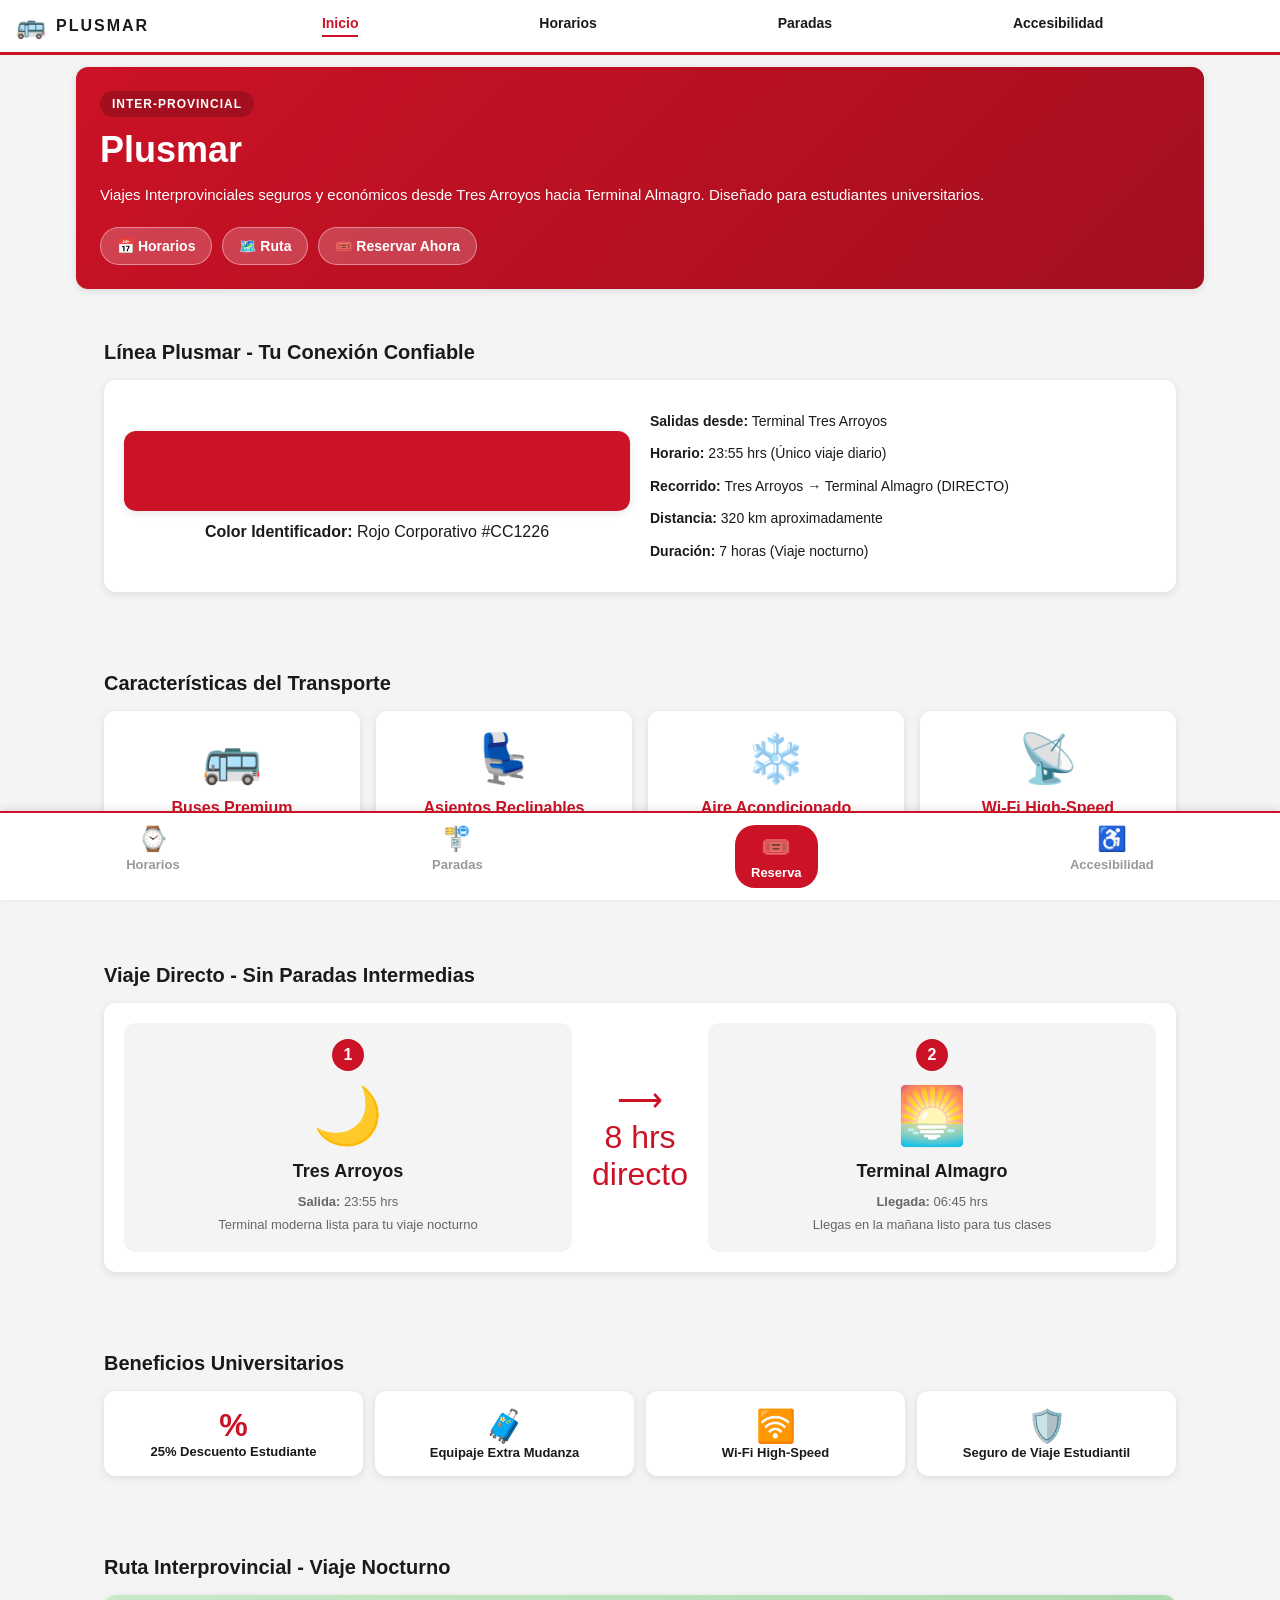
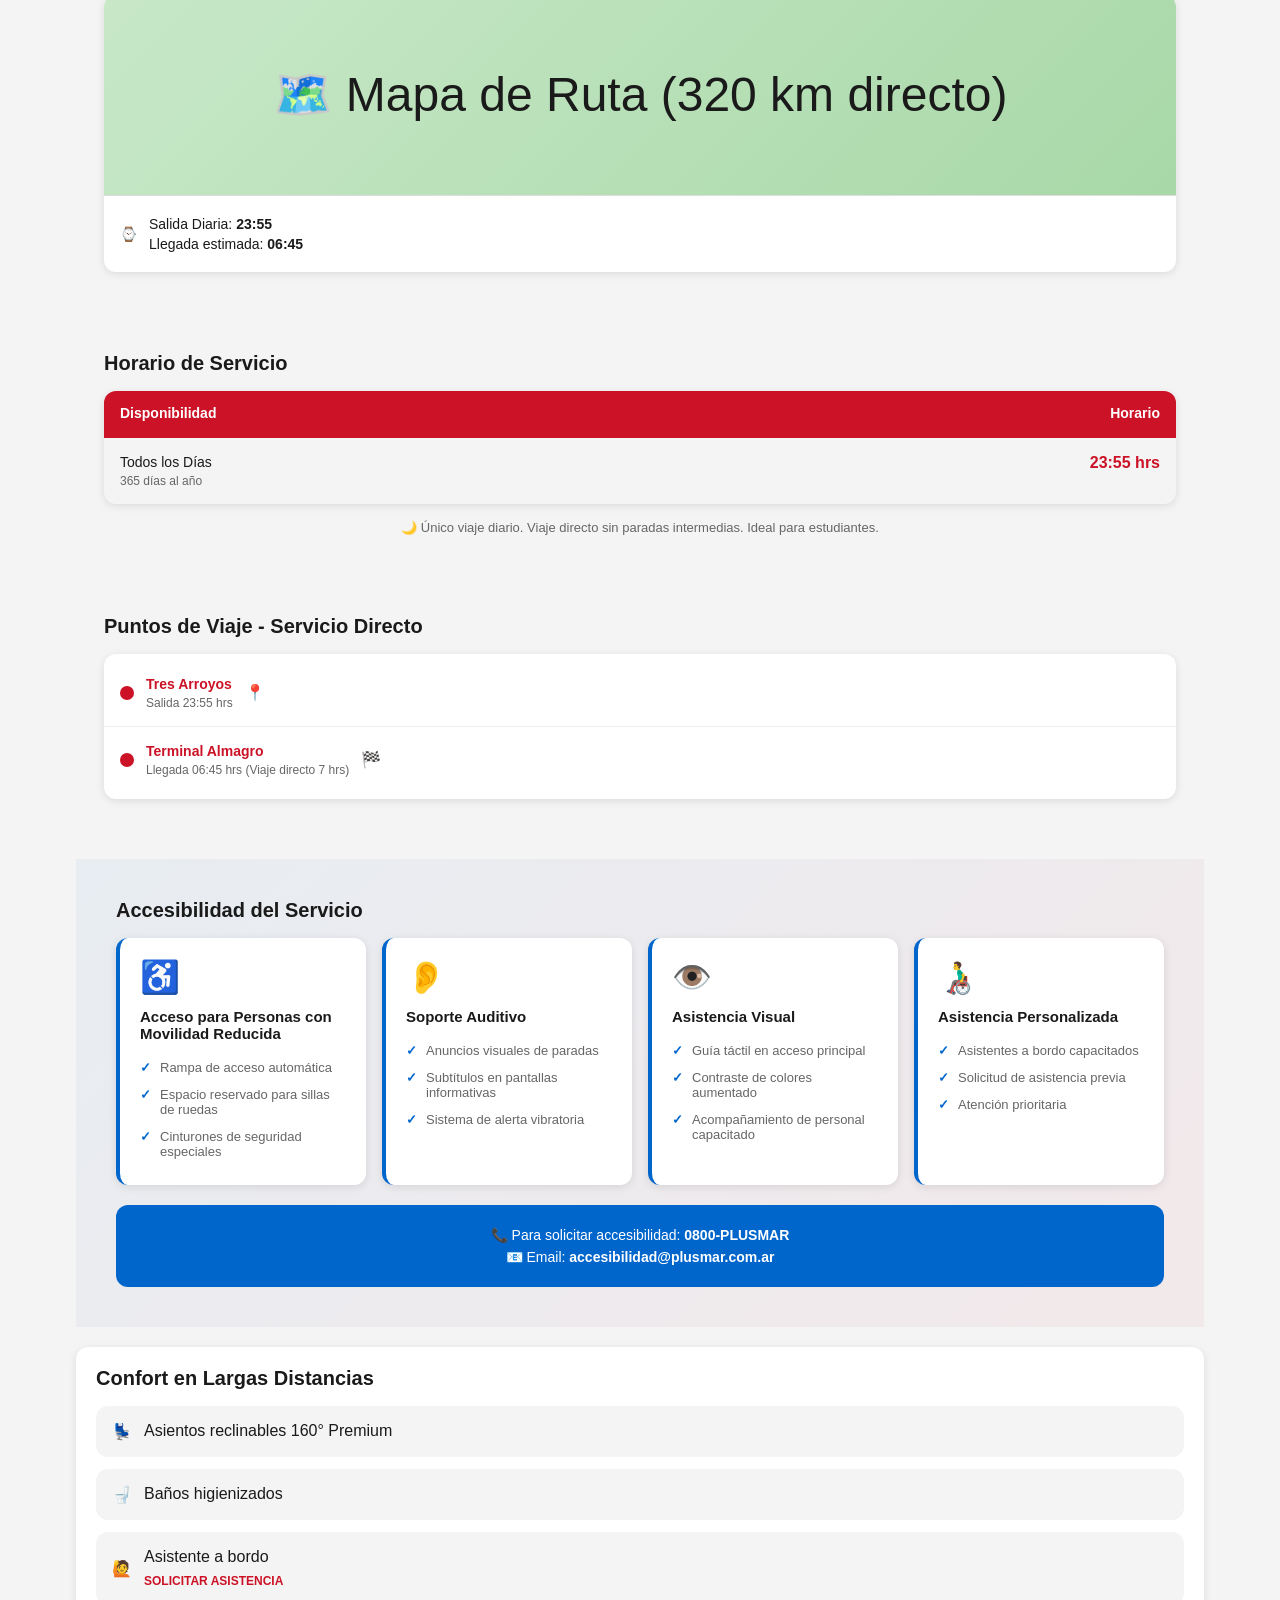
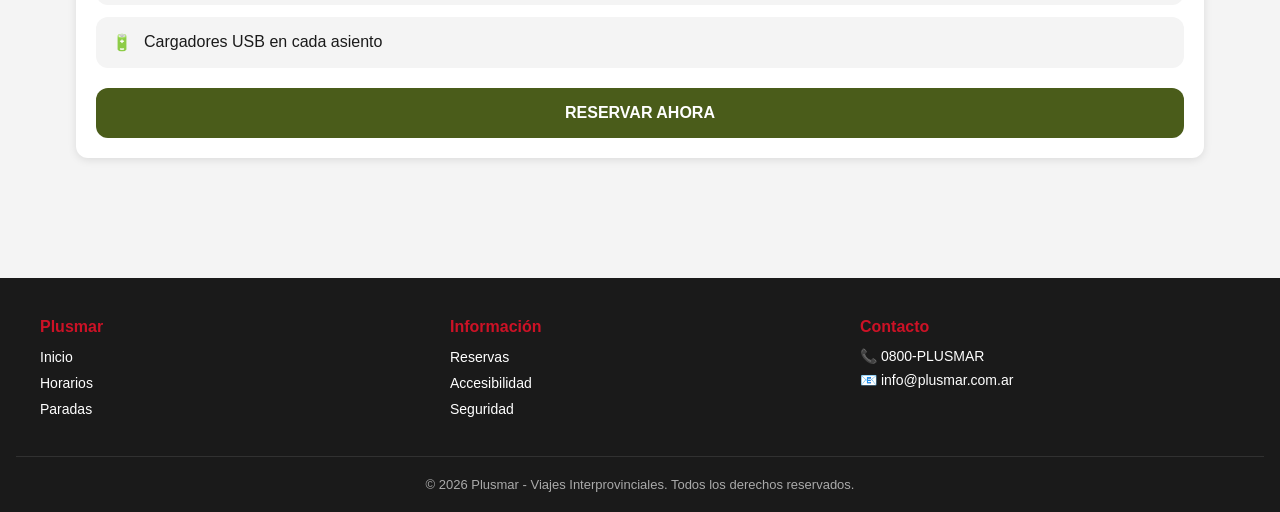
==== commit f0906e34: "arreglos notados en revision" ====
--- a/index.html
+++ b/index.html
@@ -22,7 +22,6 @@
       <a href="paradas.html" class="header__nav-link">Paradas</a>
       <a href="accesibilidad.html" class="header__nav-link">Accesibilidad</a>
     </nav>
-    <button class="profile-btn" aria-label="Perfil de usuario">👤</button>
   </header>
  
   <!-- ===== CONTENIDO PRINCIPAL ===== -->
--- a/styles.css
+++ b/styles.css
@@ -67,6 +67,7 @@
   display: none;
   gap: 20px;
   flex: 1;
+  justify-content: space-evenly;
 }
 
 .header__nav-link {
@@ -83,20 +84,6 @@
 .header__nav-link.active {
   color: var(--color-main);
   border-bottom-color: var(--color-main);
-}
-
-.profile-btn {
-  background: none;
-  border: none;
-  font-size: 18px;
-  cursor: pointer;
-  padding: 8px;
-  border-radius: 50%;
-  transition: background 0.2s;
-}
-
-.profile-btn:hover {
-  background: var(--color-bg);
 }
 
 /* ===== HERO ===== */
